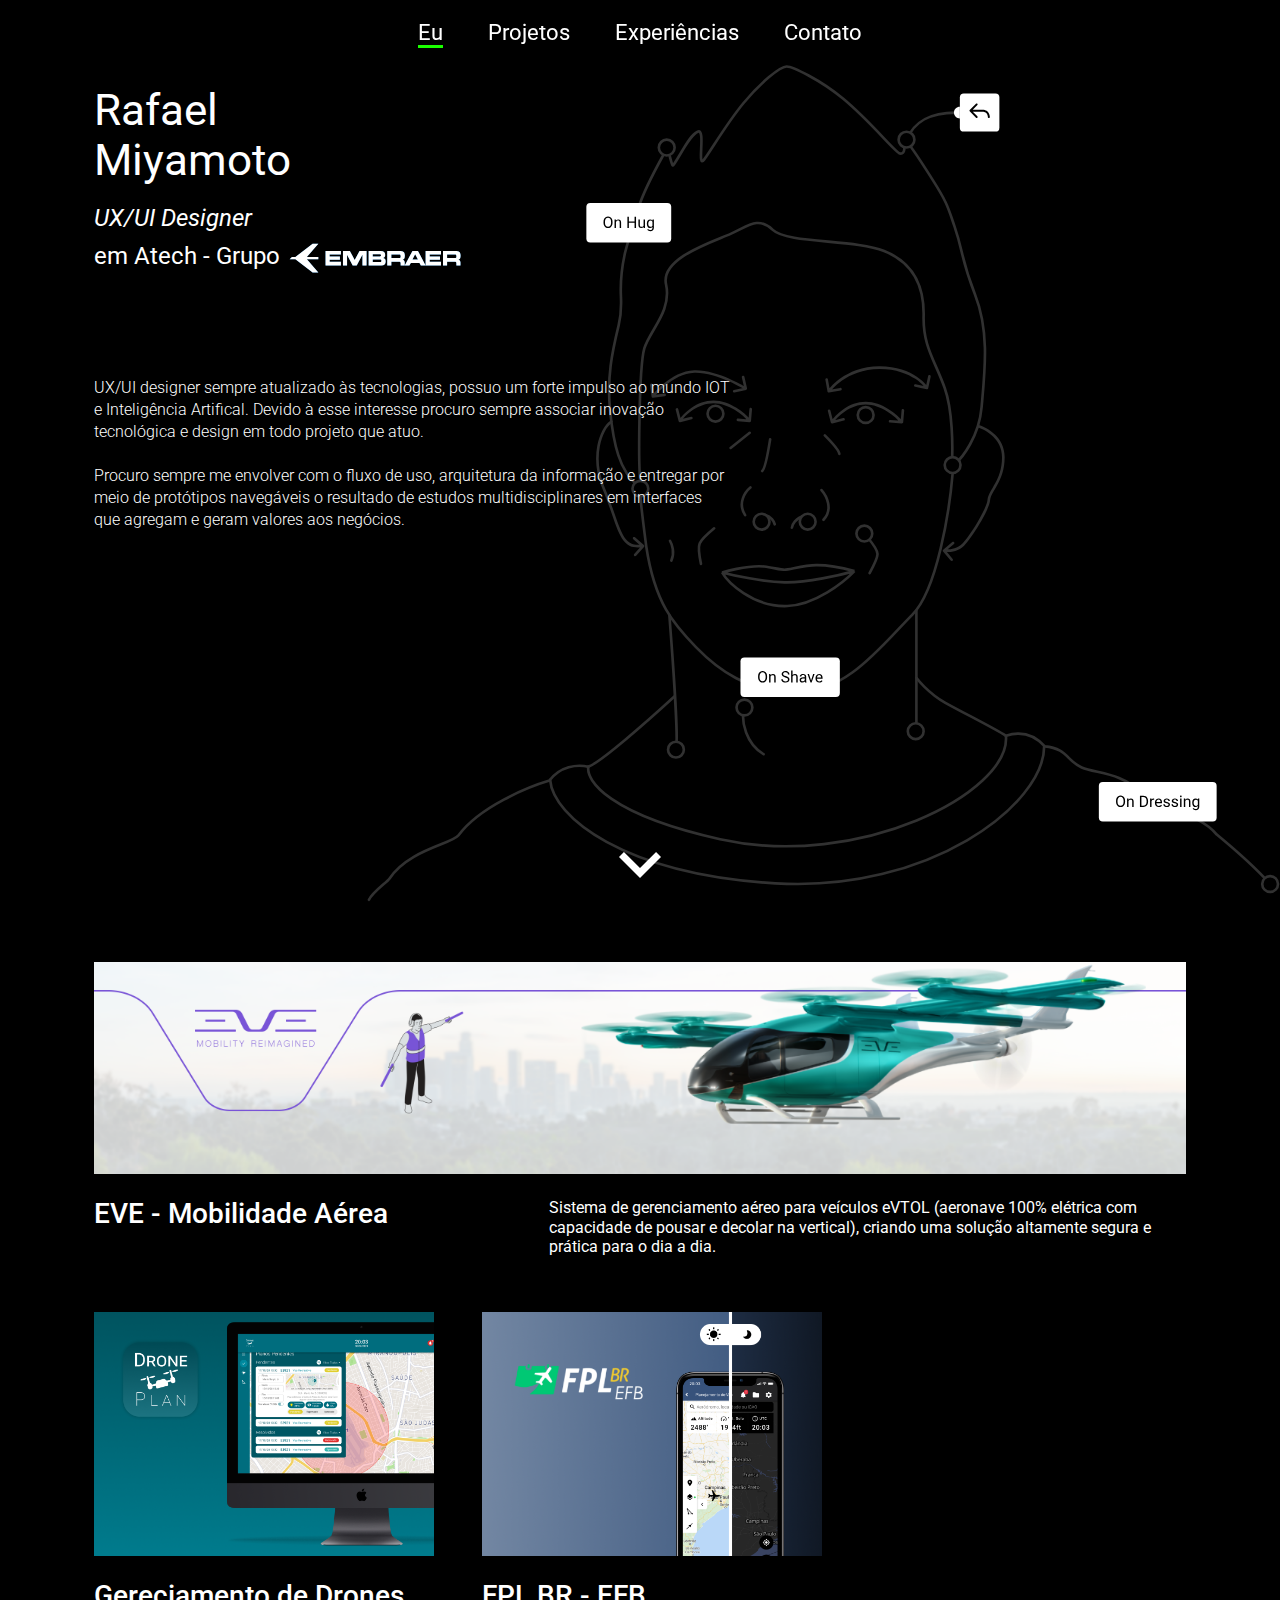
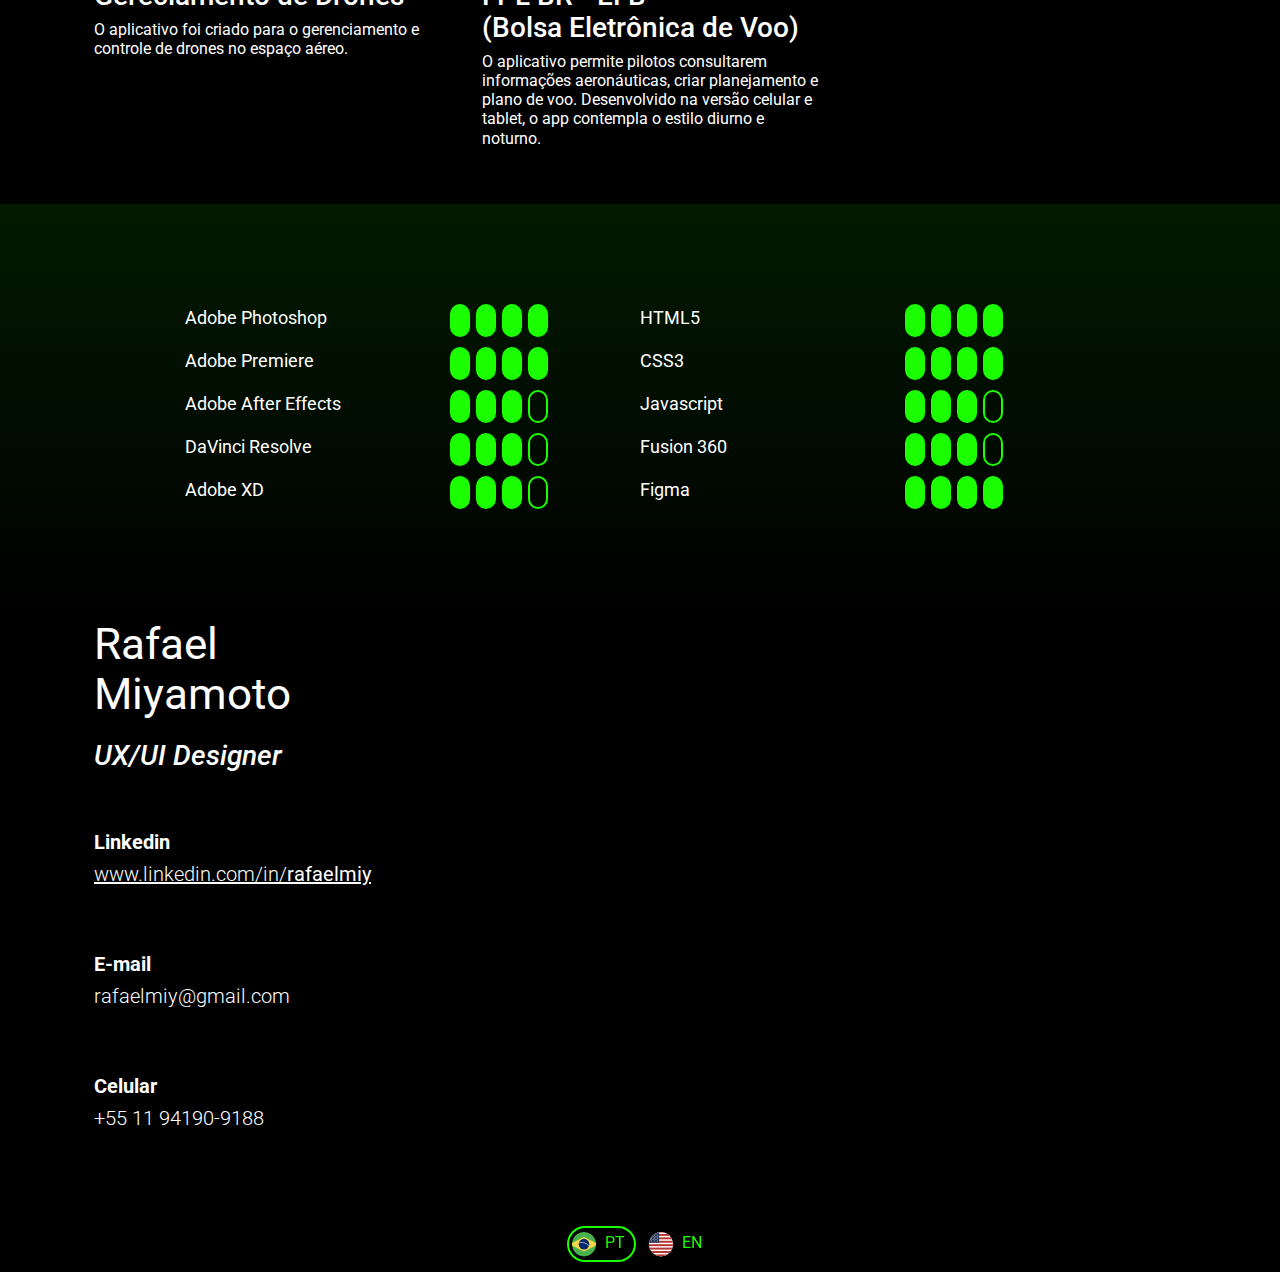
==== index.html @ 51faa200 "New" ====
<!DOCTYPE HTML>
<html>
    <head>
        <title>Rafael Miyamoto Portfolio</title>
        <meta charset="utf-8">
        <meta name="description" content="rafael miyamoto portfolio">
        <meta name="author" content="rafael-miyamoto">
        <meta  name="viewport" content="width=device-width, initial-scale=1.0">      

        <link rel="stylesheet" href="bootstrap-5.0.0-beta1-dist/css/bootstrap.min.css">
        <!-- <link rel="stylesheet" href="bootstrap-4.5.3-dist/css/bootstrap.min.css"> -->
        <link rel="stylesheet" href="custom.css?1">
    </head>
    <body class="dark-mode" id="me" data-spy="scroll" data-target=".site-header" data-offset="50">
        <header class="site-header anchor sticky-top">
            <a href="#me" class="me active"><span id="meLG">Eu</span></a>
            <a href="#projects" class="projects"><span id="projectsLG">Projetos</span></a>
            <a href="#experiences" class="experiences"><span id="experiencesLG">Exp<span class="hide-mobile">eriências</span></span></a>
            <a href="#contact" class="contact"><span id="contactLG">Contato</span></a>

            <!-- <div class="lgSelector">
                <div class="flags anchor">
                    <a onclick="pgTranslate('pt')" id="pt-area">
                        <div id="br-flag" class="flag">
                            <img src="svg/br-flag.svg"> PT
                        </div>
                    </a>
                    <a onclick="pgTranslate('en')" id="en-area">
                        <div id="us-flag" class="flag">
                            <img src="svg/us-flag.svg"> EN
                        </div>
                    </a>
                </div>
            </div> -->

        </header>
        <content class="home">
            <div class="row grid me" id="me">
                <div class="about col-md-7">
                    <h1 class="name">Rafael <br>Miyamoto</h1>
                    <h2 class="role"> UX/UI Designer</h2>
                    <h2 class="job"><span id="workLG">em Atech - Grupo</span> <img src="svg/embraer-logo.svg"></h2>
                    <h3 class="description"> <span id="intro1LG">UX/UI designer sempre atualizado às tecnologias, possuo um forte impulso ao mundo IOT e Inteligência Artifical. Devido à esse interesse procuro sempre associar inovação tecnológica e design em todo projeto que atuo.</span>
                        <br><br>
                        <span id="intro2LG">Procuro sempre me envolver com o fluxo de uso, arquitetura da informação e entregar por meio de protótipos navegáveis o resultado de estudos multidisciplinares em interfaces que agregam e geram valores aos negócios.</span></h2>
                </div>
                <div class="scroll anchor col-md-12">
                    <a href="#projects">
                        <img src="svg/chevron-down.svg">
                    </a>
                </div>
            </div>

            <div class="row grid projects" id="projects">

                <a class="col-md-12" href="eve.html" id="fpl">
                    <div class="row project project-full-page">
                        <div class="banner col-md-12">
                            <img src="img/eve/banner.png">
                        </div>
                        <div class="col-md-5">
                            <h2 id="project3titleLG">Projeto 3 título</h2>
                        </div>
                        <div class="col-md-7">
                            <h3 id="project3descriptionLG">Projeto 3 texto</h3>
                        </div>
                    </div>
                </a>

                <a class="col-lg-4 col-md-6 project-link grid-right" href="drone.html">
                    <div class="row project project-half-page">
                        <div class="banner col-md-12">
                            <img src="img/drone/drone.png">
                        </div>
                        <div class="col-md-12">
                            <h2 id="project2titleLG">Projeto 2 título</h2>
                        </div>
                        <div class="col-md-12">
                            <h3 id="project2descriptionLG">Projeto 2 texto</h3>
                        </div>
                    </div>
                </a>

                <a class="col-lg-4 col-md-6 project-link grid-left" href="fpl.html">
                    <div class="row project project-half-page">
                        <div class="banner col-md-12">
                            <img src="img/fpl/fpl.png">
                        </div>
                        <div class="col-md-12">
                            <h2 id="project1titleLG">Projeto 1 título</h2>
                        </div>
                        <div class="col-md-12">
                            <h3 id="project1descriptionLG">Projeto 1 texto</h3>
                        </div>
                    </div>
                </a>
<!-- 
                <a class="col-lg-4 col-md-6 project-link grid-left" href="homeofficeos.html">
                    <div class="row project project-half-page">
                        <div class="banner col-md-12">
                            <img src="img/test.png">
                        </div>
                        <div class="col-md-12">
                            <h2 id="project4titleLG">Projeto 4 título</h2>
                        </div>
                        <div class="col-md-12">
                            <h3 id="project4descriptionLG">Projeto 4 texto</h3>
                        </div>
                    </div>
                </a>

                <a class="col-md-12" href="agroexplore.html" id="fpl">
                    <div class="row project project-full-page">
                        <div class="banner col-md-12">
                            <img src="img/fpl/banner.png">
                        </div>
                        <div class="col-md-5">
                            <h2 id="project5titleLG">Projeto 5 título</h2>
                        </div>
                        <div class="col-md-7">
                            <h3 id="project5descriptionLG">Projeto 5 texto</h3>
                        </div>
                    </div>
                </a> -->

                <!-- <a class="col-md-12" href="#">
                    <div class="row project project-full-page">
                        <div class="banner col-md-12">
                            <img src="img/fpl/fpl.png">
                        </div>
                        <div class="col-md-5">
                            <h2 id="project4titleLG">Alago</h2>
                        </div>
                        <div class="col-md-7">
                            <h3 id="project4descriptionLG">.</h3>
                        </div>
                    </div>
                </a> -->

            </div>

            <div class="row experiences grid" id="experiences">
                <div class="row col-md-10 offset-md-1">
                    <div class="row col-xl-6 col-sm-12 column">

                        <div class="col-md-7"><p>Adobe Photoshop</p></div>
                        <div class="col-md-4 xps">
                            <div class="xp"></div>
                            <div class="xp"></div>
                            <div class="xp"></div>
                            <div class="xp"></div>
                        </div>

                        <div class="col-md-7"><p>Adobe Premiere</p></div>
                        <div class="col-md-4 xps">
                            <div class="xp"></div>
                            <div class="xp"></div>
                            <div class="xp"></div>
                            <div class="xp"></div>
                        </div>

                        <div class="col-md-7"><p>Adobe After Effects</p></div>
                        <div class="col-md-4 xps">
                            <div class="xp"></div>
                            <div class="xp"></div>
                            <div class="xp"></div>
                            <div class="xp off"></div>
                        </div>

                        <div class="col-md-7"><p>DaVinci Resolve</p></div>
                        <div class="col-md-4 xps">
                            <div class="xp"></div>
                            <div class="xp"></div>
                            <div class="xp"></div>
                            <div class="xp off"></div>
                        </div>

                        <div class="col-md-7"><p>Adobe XD</p></div>
                        <div class="col-md-4 xps">
                            <div class="xp"></div>
                            <div class="xp"></div>
                            <div class="xp"></div>
                            <div class="xp off"></div>
                        </div>

                    </div>

                    <div class="row col-xl-6 col-sm-12 column">

                        <div class="col-md-7"><p>HTML5</p></div>
                        <div class="col-md-4 xps">
                            <div class="xp"></div>
                            <div class="xp"></div>
                            <div class="xp"></div>
                            <div class="xp"></div>
                        </div>

                        <div class="col-md-7"><p>CSS3</p></div>
                        <div class="col-md-4 xps">
                            <div class="xp"></div>
                            <div class="xp"></div>
                            <div class="xp"></div>
                            <div class="xp"></div>
                        </div>

                        <div class="col-md-7"><p>Javascript</p></div>
                        <div class="col-md-4 xps">
                            <div class="xp"></div>
                            <div class="xp"></div>
                            <div class="xp"></div>
                            <div class="xp off"></div>
                        </div>

                        <div class="col-md-7"><p>Fusion 360</p></div>
                        <div class="col-md-4 xps">
                            <div class="xp"></div>
                            <div class="xp"></div>
                            <div class="xp"></div>
                            <div class="xp off"></div>
                        </div>

                        <div class="col-md-7"><p>Figma</p></div>
                        <div class="col-md-4 xps">
                            <div class="xp"></div>
                            <div class="xp"></div>
                            <div class="xp"></div>
                            <div class="xp"></div>
                        </div>

                    </div>
                </div>
            </div>

            <div class="row grid contact" id="contact">
                <h1 class="name">Rafael <br>Miyamoto</h1>
                <h3 class="position"> <i>UX/UI Designer</i></h3>

                <div class="social anchor">
                    <h4>Linkedin</h4>
                    <a href="http://www.linkedin.com/in/rafaelmiy" target="_blank"><p>www.linkedin.com/in/<b>rafaelmiy</b></p></a>
                </div>
                
                <div class="social">
                    <h4>E-mail</h4>
                    <p>rafaelmiy@gmail.com</p>
                </div>

                <div class="social">
                    <h4 id="phoneLG">Celular</h4>
                    <p>+55 11 94190-9188</p>
                </div>
                
            </div>

        </content>
        

        
        
        <footer class="grid">
            <!-- <div class="col-md-12 col-LG"-6">
                <p><b>Rafael Miyamoto</b> © 2021</p>
            </div> -->
            <div class="flags anchor">
                <a onclick="pgTranslate('pt')" id="pt-area">
                    <div id="br-flag" class="flag">
                        <img src="svg/br-flag.svg"> PT
                    </div>
                </a>
                <a onclick="pgTranslate('en')" id="en-area">
                    <div id="us-flag" class="flag">
                        <img src="svg/us-flag.svg"> EN
                    </div>
                </a>
            </div>
        </footer>
        
    </body>

    <script src="bootstrap-5.0.0-beta1-dist/js/bootstrap.min.js"></script>
    <script src="js/jquery-3.5.1.min.js"></script>
    <script type="text/javascript" src="home.json"></script>
    <script src="js/home.js"></script>
    <script src="js/language.js"></script>
    <!-- <script src="js/footer.js"></script> -->
    <!-- <script src="bootstrap-4.5.3-dist/js/bootstrap.min.js"></script> -->
    
</html>
---- custom.css ----
@import url('https://fonts.googleapis.com/css2?family=Roboto:ital,wght@0,100;0,300;0,400;0,500;0,700;0,900;1,100;1,300;1,400;1,500;1,700;1,900&display=swap');
@import url('https://fonts.googleapis.com/css2?family=Caveat&display=swap');
:root {
    --primary-color: #1bff00; 

    --background-color: #ffffff;
    --text-color: #000000;

    --fpl-color: #37527B;
    --drone-color: #006D7E;
    --eve-color: #7954D7;
}
.dark-mode{
    --background-color: #000000;
    --text-color: #ffffff;
}

body{
    background: var(--background-color);
    color: var(--text-color);
    font-family: 'Roboto', sans-serif;
}
a:focus{
    outline: none;
}
.img-invert{
    filter: invert(1);
}
.row{
    margin: 0;
}
.grid{
    padding-left: 94px!important;
    padding-right: 94px!important;
}
.row div{
    padding-left: 12px;
    padding-right: 12px;
}
.img-full-width{
    width: 100%;
}

.site-header{
    margin: 6px 0;
    padding-bottom: 10px;
    padding-top: 10px;
    text-align: center;
    font-size: 22px;
    backdrop-filter: blur(10px);
    -webkit-backdrop-filter: blur(10px);
    background-color: #00000080;
}
.site-header a{
    margin: 0 20px;
    text-decoration: none;
    color: var(--text-color);
}
.site-header a:hover{
    color: var(--primary-color);
}
.site-header a.active{
    border-bottom: 3px solid var(--primary-color);
}

.home{
    display: block;
}
.home .me{
    background-image: url(svg/illustration.svg);
    background-repeat: no-repeat;
    background-size: contain;
    background-position: 100% 0%;
    padding-top: 20px;
}
.home .me .about{
    min-height: calc( 100vh - 93px - 75px );
    padding: 0;
}
.home .me .name,
.contact .name{
    font-size: 44px;
    font-weight: 400;
    line-height: 50px;
    margin-bottom: 20px;
}
.contact.row>*{
    padding-left: 0;
    padding-right: 0;
}
.home .me .name>b{
    font-size: 50px;
    font-weight: 700;
}
.home .me h2{
    font-weight: 400;
    line-height: 26px;
}
.home .me .role,
.home .contact .role{
    font-size: 24px;
    font-style: italic;
}
.home .me .job{
    font-size: 24px;
}
.home .me .description{
    font-size: 16px;
    line-height: 22px;
    font-weight: 300;
    margin-top: 100px;
}
@keyframes float {
	0% {
		/* box-shadow: 0 5px 10px 0px rgba(255, 255, 255, 0.4); */
		transform: translatey(0px);
	}
	50% {
		/* box-shadow: 0 10px 10px 0px rgba(255, 255, 255, 0.2); */
		transform: translatey(-25px);
	}
	100% {
		/* box-shadow: 0 5px 10px 0px rgba(255, 255, 255, 0.4); */
		transform: translatey(0px);
	}
}
.home .me .scroll img{
    margin: 0 auto;
    display: block;
    animation: float 2s ease-in-out infinite;
}
.home .me .scroll{
    height: 50px;
    margin-top: 35px;
}

.home .projects{
    /* padding: 50px 0; */
    padding-top: 60px;
}
.home .projects a{
    color: var(--text-color);
    text-decoration: none;
    padding: 0;
}
.home .projects a:hover h2{
    color: var(--primary-color);
}
.home .projects a:hover img{
    opacity: .9;
}
.home .projects .row{
    margin-left: 0;
    margin-right: 0;
}
.home .projects .project{
    margin-left: 0;
    margin-right: 0;
    padding-left: 0;
    padding-right: 0;
    margin-bottom: 48px;
}
.home .projects .project h3{
    font-size: 16px;
    font-weight: 400;
}
.home .projects .project h3>b{
    font-weight: 900;
}
.home .projects .project div{
    padding: 0;
}
.home .projects .project .banner{
    background-color: var(--primary-color);
    margin-bottom: 24px;
}

.home .projects .project.project-full-page img,
.home .projects .project.project-half-page img{
    width: 100%;
}
.home .projects .project.project-full-page h2,
.home .projects .project.project-half-page h2{
    font-size: 28px;
    font-weight: 500;
    line-height: 32px;
}

.home .experiences{
    font-size: 18px;
    padding: 100px 0;
    background: linear-gradient(360deg, rgba(27, 255, 0, 0) 0%, rgba(27, 255, 0, 0.1) 100%);
}
.home .experiences>div{
    margin: auto;
}
.home .experiences div{
    padding: 0;
}
.home .experiences .xps{
    display: flex;
    font-weight: 300;
}
.home .experiences .xps .xp{
    border: 2px solid var(--primary-color);
    width: 20px;
    height: 33px;
    border-radius: 10px;
    display: inline-table;
    margin-right: 6px;
    background-color: var(--primary-color);
}
.home .experiences .xps .xp.off{
    background-color: transparent;
}

.home .contact h4,
.home .contact p{
    font-size: 20px;
}
.home .contact h4{
    font-weight: 700;
    line-height: 24px;
}
.home .contact p{
    font-weight: 300;
    line-height: 24px;
}
.home .contact .social{
    margin-top: 50px;
}
.home .contact .social:last-child{
    margin-bottom: 70px;
}

footer{
    text-align: center;
    color: var(--primary-color);
    padding-top: 10px;
    padding-bottom: 10px;
    width: 100%;
    background-color: var(--background-color);
    backdrop-filter: blur(10px);
    -webkit-backdrop-filter: blur(10px);
    background-color: #00000080;
    /* position: sticky; */
    bottom: 0;
}
footer p{
    margin: 0;
    font-size: 14px;
    text-align: left;
}
footer div{
    padding: 0;
}

.lgSelector{
    text-align: center;
    color: var(--primary-color);
    padding-top: 10px;
    padding-bottom: 10px;
    width: auto;
    position: absolute;
    top: 0;
    right: 10px;
}
.lgSelector .flags a{
    margin: 0;
    font-size: 1rem;
}
.lgSelector p{
    margin: 0;
    font-size: 14px;
    text-align: left;
}

.home .contact .social a{
    color: var(--text-color);
    text-decoration-color: var(--text-color);
    text-decoration: underline;
    display: block;
    width: fit-content;
}
.home .contact .social a:hover{
    color: var(--primary-color);
    text-decoration-color: var(--primary-color);
}

.site-header.back{
    text-align: left;
    padding-left: 48px;
    padding-right: 48px;
}
.site-header.back svg{
    height: 24px;
}
.site-header.back b{
    margin-left: 12px;
    vertical-align: middle;
    font-size: 22px;
    font-weight: 400;
}
.site-header.back a{
    display: block;
    width: fit-content;
}
.site-header.back a img{
    height: 30px;
}
.site-header.back a:hover svg path{
    fill: var(--primary-color);
}

.project-page{
    width: 100%;
    margin: 0;
}
.project-page .row{
    margin: 0;
}
.project-page .banner{
    padding: 0;
    height: 220px;
    background-size: cover;
}
.project-page .banner img{
    width: 100%;
}
.project-page .topic{
    padding-top: 24px;
    padding-bottom: 24px;
}
.project-page .topic .topic-title,
.project-page .topic .description{
    padding: 0;
}
.project-page .topic .topic-title h3{
    font-size: 28px;
    font-weight: 700;
    line-height: 30px;
}
.project-page .topic.advice{
    background-color: #ffffff;
    display: flex;
    padding: 12px 24px!important;
    margin-left: 94px;
    margin-right: 94px;
    width: calc( 100% - 188px);
    border-radius: 10px;
    color: var(--eve-color);
}
.project-page .topic.advice .topic-title{
    margin: auto 18px auto 0;
}
.project-page .topic.advice .topic-title h3{
    font-size: 22px;
    font-weight: 500;
    margin: 0;
}
.project-page .topic.advice .description{
    margin: auto 0;
}
.project-page .topic.advice .description p{
    margin: 0;
    font-weight: 500;
}
.project-page .topic .description{
    font-size: 14px;
    font-weight: 400;
    line-height: 22px;
}
.project-page .label{
    font-size: 14px;
    line-height: 1.4;
    text-align: center;
    margin-top: 1em;
    font-weight: 400;
}
.project-page .project-title{
    font-size: 32px;
    line-height: 40px;
}
.project-page .img-title-top{
    font-size: 24px;
    text-align: center;
}
.project-page .topic .description .softwares{
    display: flex;
    padding: 0;
}
.project-page .topic .description .softwares .app{
    width: fit-content;
}
.project-page .topic .description .softwares .app:first-child{
    padding-left: 0;
}
.project-page .topic .description .softwares .app img{
    height: 50px;
    display: block;
}
.project-page .topic .description .softwares .app span{
    display: block;
    text-align: center;
    margin-top: 10px;
    font-size: 14px;
}
.topic.pics{
    display: flex;
    padding-bottom: 50px;
}
.topic.pics .pic:first-child{
    margin-left: 0;
}
.topic.pics .pic{
    flex: 1;
    padding: 15px;
    background: #1D2B40;
    border-radius: 10px;
    margin-left: 50px;
}
.topic.pics .pic p{
    text-align: center;
    margin: 10px 0 0;
    font-family: 'Caveat', cursive;
    font-size: 24px;
}
.topic.pics .pic img{
    width: 100%;
}
.topic.pics.gradient{
    background: linear-gradient(180deg, #37527B 0%, #9EABBE 172.78%);
}

.fpl-bg{
    background: var(--fpl-color);
}

.drone-bg{
    background: var(--drone-color);
}

.eve-bg{
    background: var(--eve-color);
}


.grid-left{
    padding-left: 24px!important;
}
.grid-right{
    padding-right: 24px!important;
}
.grid-bottom{
    margin-bottom: 24px!important;
}
.grid-top{
    margin-top: 24px!important;
}
.img-display{
    max-width: 700px;
}


/* Frame do iPhone */
.device-iphone11-frame{
    position: relative;
    width: 100%;
    height: 100%;
    background-image: url(svg/iPhone-11-pro.svg);
    background-size: 100%;
    background-repeat: no-repeat;
    overflow: hidden;
}
.device-iphone11-container {
    position: relative;
    margin: 0 auto;
    margin-bottom: 1em;
    width: var(--frame-width);
    height: var(--frame-height);
    padding: 0;
}
.device-iphone11-image-full, .device-iphone11-image-half {
    position: absolute;
    max-width: initial;
    width: var(--screen-width);
    height: var(--screen-height);
    left: var(--screen-left);
    top: var(--screen-top);
}
.device-iphone11-container, .video-container-device-iphone11 {
    padding: 0!important;
}
.device-iphone11-container, .video-container-device-iphone11 {
    --border: 1px solid #e6e6e6;
    --frame-width: 329px;
    --frame-height: 658px;
    --frame-height-nudge: 0px;
    --screen-left: 21px;
    --screen-top: 19px;
    --screen-width: 286px;
    --screen-height: 620px;
}

/* Frame do Apple Watch */
.device-watch44-frame{
    position: relative;
    width: 100%;
    height: 100%;
    background-image: url(svg/iPhone-11-pro.svg);
    background-size: 100%;
    background-repeat: no-repeat;
    overflow: hidden;
}
.device-watch44-container {
    position: relative;
    margin: 0 auto;
    margin-bottom: 1em;
    width: var(--frame-width);
    height: var(--frame-height);
    padding: 0;
}
.device-watch44-image-full, .device-iphone11-image-half {
    position: absolute;
    max-width: initial;
    width: var(--screen-width);
    height: var(--screen-height);
    left: var(--screen-left);
    top: var(--screen-top);
}

.img-center-full{
    margin: 0 auto;
    display: block;
    width: 60%;
    /* margin-bottom: 1em; */
    max-width: 500px;
}

/* Frame do iPad */
.device-ipad-container-h {
    position: relative;
    width: 708px;
    height: 543px;
    margin: 0 auto 1em;
}
img.device-ipad-image-h {
    position: absolute;
    display: block;
    width: 655px;
    height: 490px;
    top: 27px;
    left: 27px;
    max-width: initial;
}
.device-ipad-container-v {
    position: relative;
    height: 708px;
    width: 543px;
    margin: 0 auto 1em;
}
img.device-ipad-image-v {
    position: absolute;
    display: block;
    height: 655px;
    width: 490px;
    left: 26px;
    top: 27px;
    max-height: initial;
}
.device-ipad-frame-h{
    background-image: url(img/iPadPro12-9_2x_h.png);
    background-size: 100%;
    position: absolute;
    top: 0;
    bottom: 0;
    left: 0;
    right: 0;
    background-repeat: no-repeat;
}
.device-ipad-frame-v{
    background-image: url(img/iPadPro12-9_2x_v.png);
    background-size: 100%;
    position: absolute;
    top: 0;
    bottom: 0;
    left: 0;
    right: 0;
    background-repeat: no-repeat;
}

.flags a{
    display: inline-block;
    text-decoration: none;
    color: var(--primary-color);
}
.flags a:first-child .flag{
    margin-right: 4px;
}
.flags .flag img{
    width: 24px;
    margin-right: 5px;
}
.flags .flag{
    padding: 3px;
    padding-right: 9px;
    width: fit-content;
    border: 2px solid transparent;
    border-radius: 30px;
}
.flags .flag:hover{
    background-color: #1aff0041;
    cursor: pointer;
}
.flags .flag.active{
    border-color: var(--primary-color);
}



/* tablet */
@media (max-width: 991.98px) {
    .grid{
        padding-left: 48px!important;
        padding-right: 48px!important;
    }
    .home .me{
        background-image: url(svg/illustration-opacity.svg);
        background-size: cover;
        background-position: left;
    }
    .project-page .topic.advice{
        margin-left: 48px;
        margin-right: 48px;
        width: calc( 100% - 96px);
    }
    .project-page .topic .description .softwares .app{
        padding-left: 0;
        padding-right: 24px;
        padding-bottom: 24px;
    }
    .device-iphone11-container, .video-container-device-iphone11 {
        --frame-width: 238px;
        --frame-height: 476px;
        --frame-height-nudge: 1px;
        --screen-left: 15px;
        --screen-top: 13px;
        --screen-width: 207px;
        --screen-height: 449px;
    }
    .device-ipad-container-h {
        width: 510px;
        height: 391px;
    }
    img.device-ipad-image-h {
        width: 471px;
        height: 354px;
        top: 19px;
        left: 20px;
    }
    .device-ipad-container-v {
        height: 510px;
        width: 391px;
    }
    img.device-ipad-image-v {
        height: 471px;
        width: 354px;
        left: 19px;
        top: 20px;
    }
}

/* mobile */
@media (max-width: 767.98px) {
    .grid{
        padding-left: 24px!important;
        padding-right: 24px!important;
    }
    .home .experiences p{
        margin-bottom: 0;
    }
    .home .experiences .xps{
        margin-bottom: 25px;
    }
    .home .experiences .column{
        width: 50%;
    }
    .home .experiences .column:last-child{
        padding-left: 24px;
    }
    .topic.pics .pic{
        margin: 0 24px 24px;
        flex: auto;
    }
    .topic.pics .pic:first-child{
        margin-left: 24px;
    }
    .home .me .scroll{
        display: none;
    }
    .site-header.back{
        padding-left: 0;
        padding-right: 0;
        margin-top: 0;
        margin-bottom: 0;
    }
    .project-page .topic.advice{
        margin-left: 24px;
        margin-right: 24px;
        width: calc( 100% - 48px);
    }
    .project-page .topic .description .softwares{
        padding: 0;
    }
    .project-page .topic .description .softwares .app{
        padding-left: 0;
        padding-right: 12px;
        padding-bottom: 12px;
    }
    .device-ipad-container-h {
        width: 319px;
        height: 245px;
    }
    img.device-ipad-image-h {
        width: 295px;
        height: 222px;
        top: 12px;
        left: 12px;
    }
    .device-ipad-container-v {
        height: 320px;
        width: 245px;
    }
    img.device-ipad-image-v {
        height: 296px;
        width: 223px;
        left: 11px;
        top: 12px;
    }
    .project-link.grid-left,
    .project-link.grid-right{
        padding: 0!important;
    }
    .home .me .description{
        margin-top: 72px;
    }
    .home .projects .project .banner {
        margin-bottom: 12px;
    }
    .site-header a{
        margin: 0px 12px;
    }
    .hide-mobile{
        display: none;
    }
    .home .projects {
        padding-top: 60px;
    }
    .home .experiences {
        padding: 70px 0;
    }
    footer p{
        text-align: center;
    }
    .flags{
        display: flex;
    }
    .flags a{
        flex: 1;
    }
    .flags .flag{
        margin: 0 auto!important;
    }
    .flags .flag img {
        width: 30px;
    }
    .home .me .about {
        min-height: calc( 100vh - 93px );
    }
}
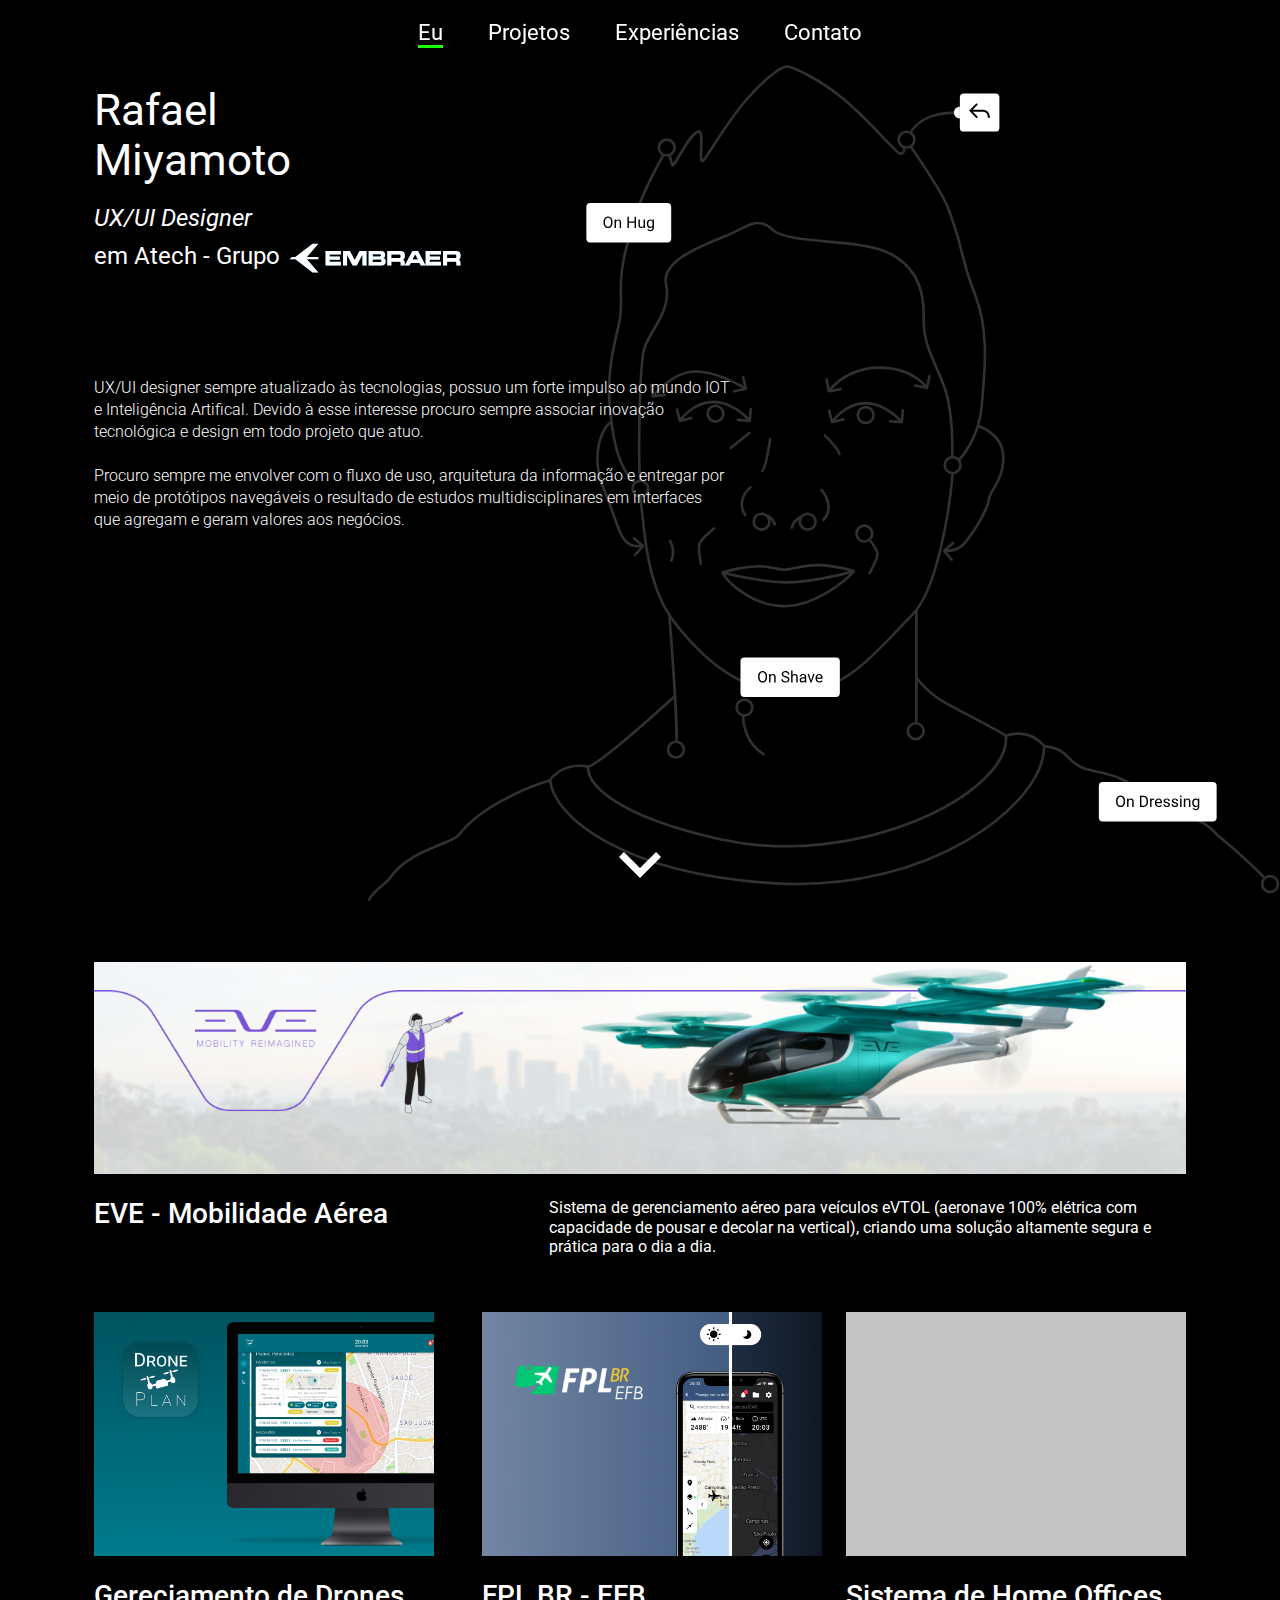
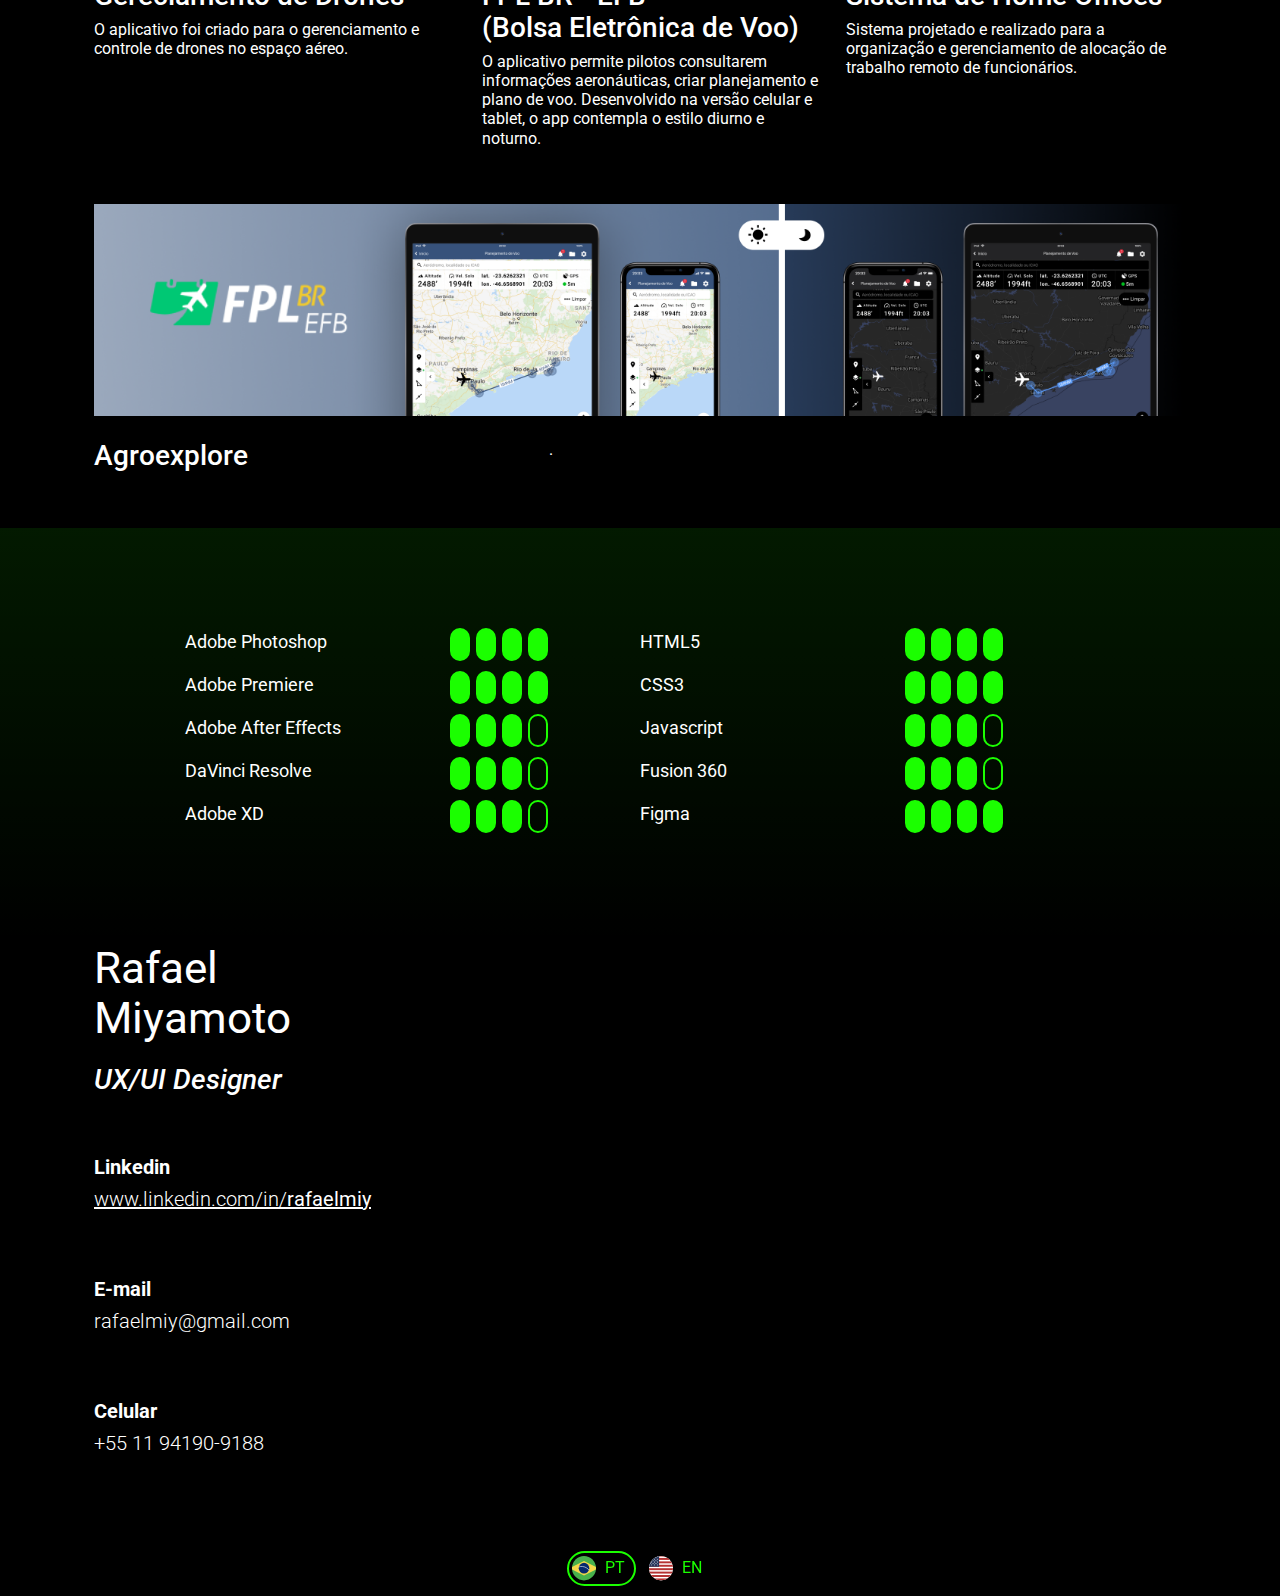
==== commit 85a30dc0: "up" ====
--- a/index.html
+++ b/index.html
@@ -94,7 +94,7 @@
                         </div>
                     </div>
                 </a>
-<!-- 
+
                 <a class="col-lg-4 col-md-6 project-link grid-left" href="homeofficeos.html">
                     <div class="row project project-half-page">
                         <div class="banner col-md-12">
@@ -121,7 +121,7 @@
                             <h3 id="project5descriptionLG">Projeto 5 texto</h3>
                         </div>
                     </div>
-                </a> -->
+                </a>
 
                 <!-- <a class="col-md-12" href="#">
                     <div class="row project project-full-page">
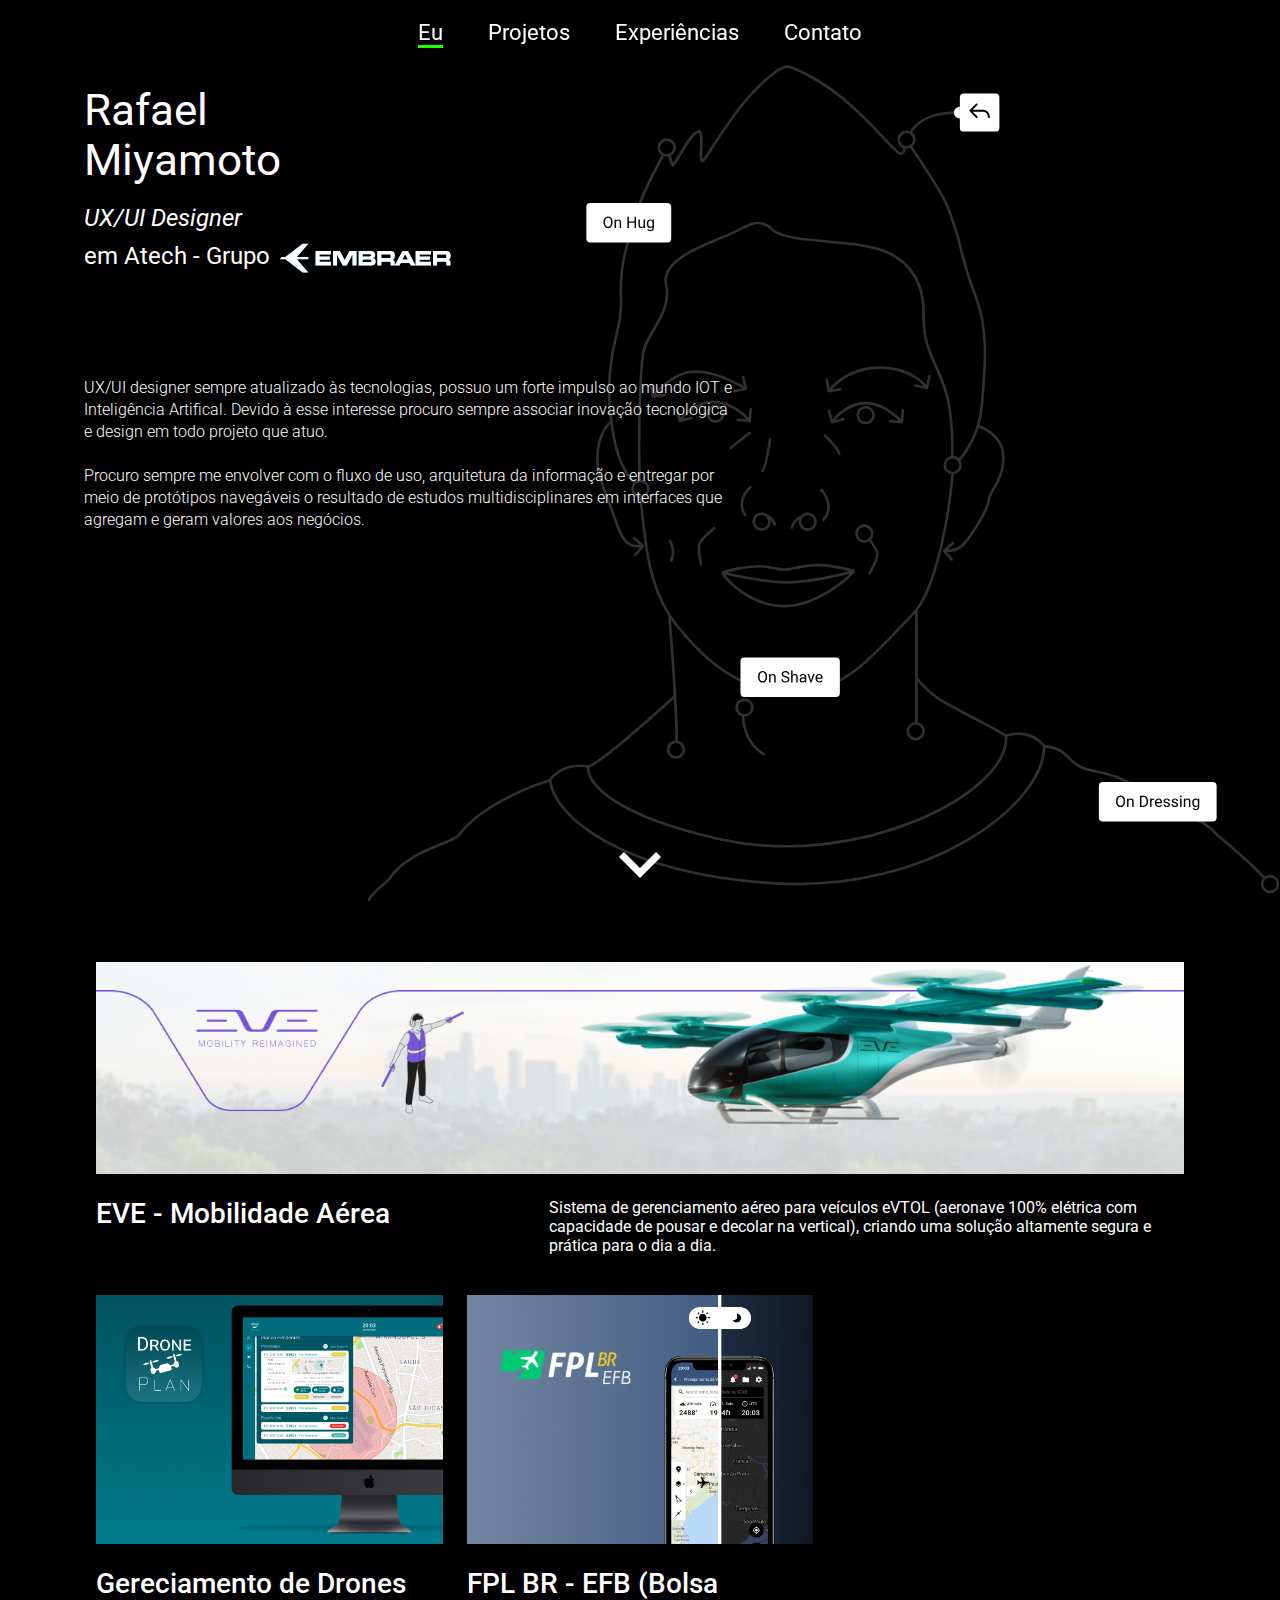
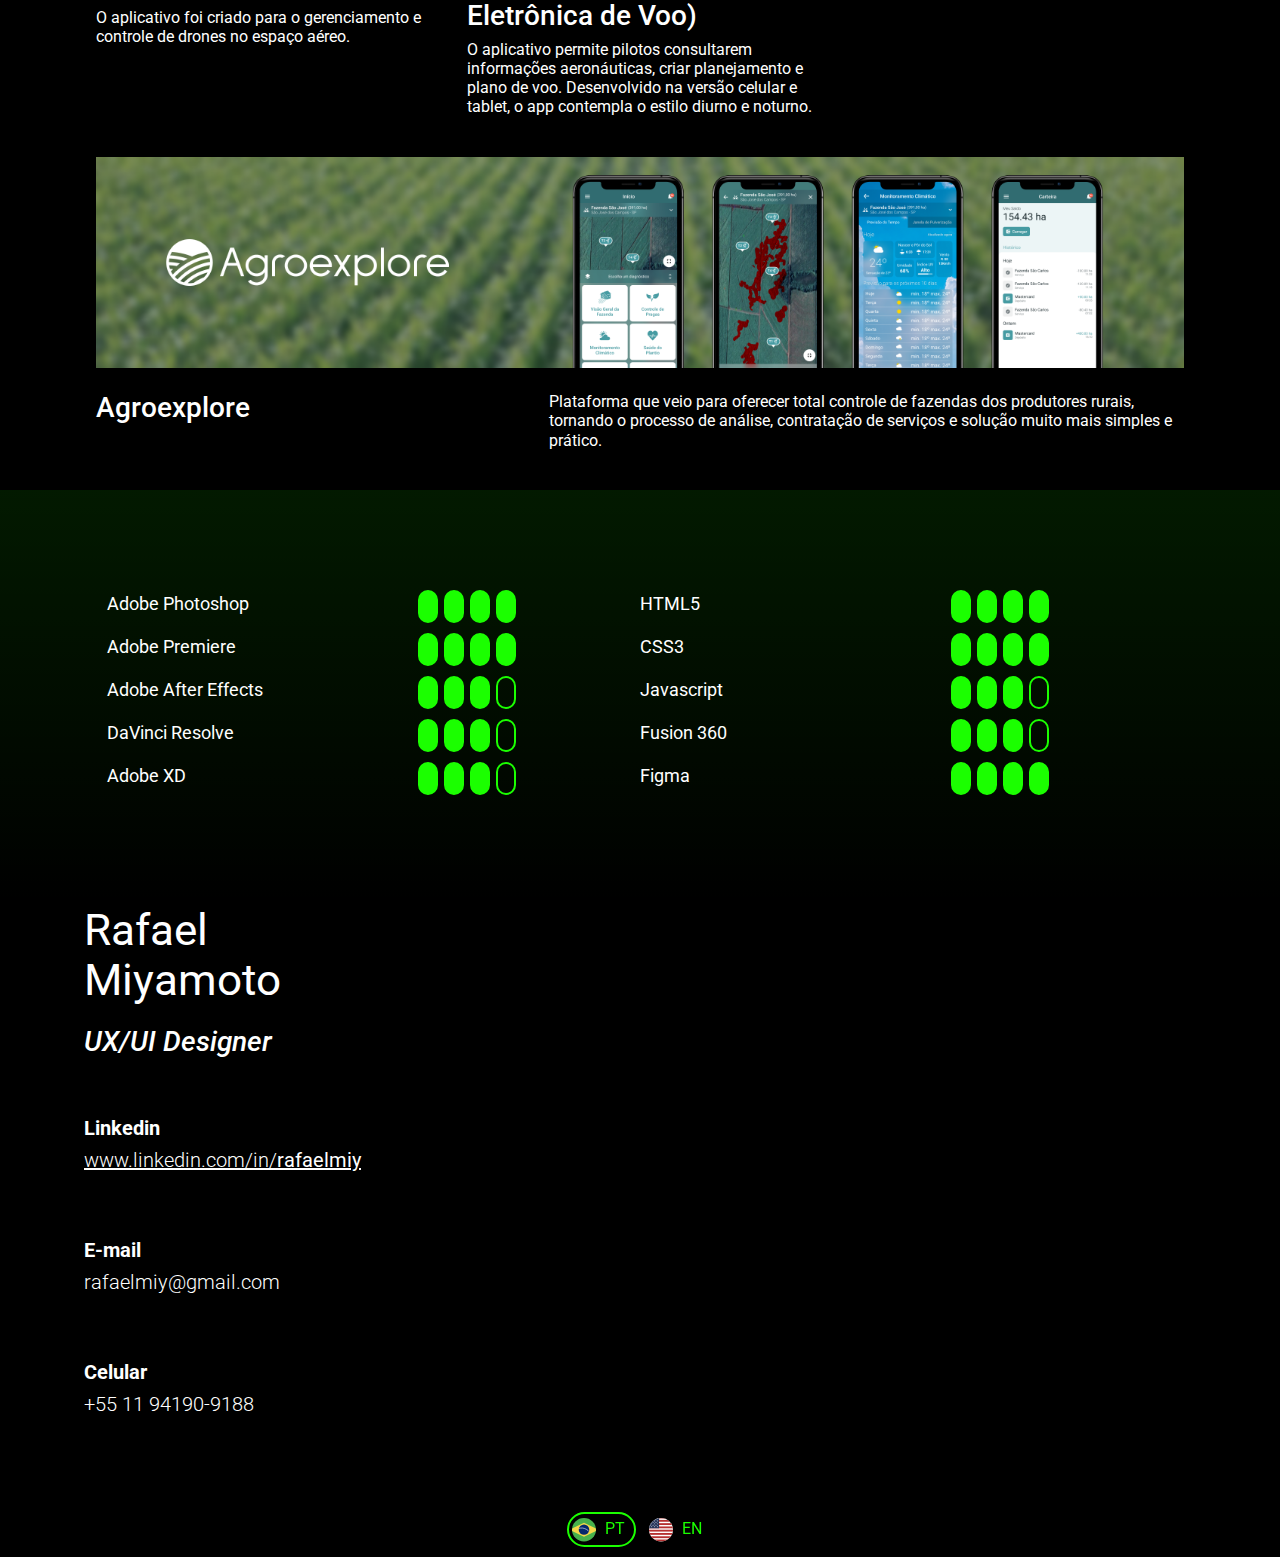
==== commit e82fa3e9: "up" ====
--- a/index.html
+++ b/index.html
@@ -56,7 +56,9 @@
                 <a class="col-md-12" href="eve.html" id="fpl">
                     <div class="row project project-full-page">
                         <div class="banner col-md-12">
-                            <img src="img/eve/banner.png">
+                            <img class="img_banner" src="img/eve/banner.png">
+                            <img class="img_banner_mobile" src="img/eve/banner_mobile.png">
+                            <img class="img_banner_tablet" src="img/eve/banner_tablet.png">
                         </div>
                         <div class="col-md-5">
                             <h2 id="project3titleLG">Projeto 3 título</h2>
@@ -67,7 +69,7 @@
                     </div>
                 </a>
 
-                <a class="col-lg-4 col-md-6 project-link grid-right" href="drone.html">
+                <a class="col-lg-4 col-md-6 col-sm-6 project-link grid-right" href="drone.html">
                     <div class="row project project-half-page">
                         <div class="banner col-md-12">
                             <img src="img/drone/drone.png">
@@ -81,7 +83,7 @@
                     </div>
                 </a>
 
-                <a class="col-lg-4 col-md-6 project-link grid-left" href="fpl.html">
+                <a class="col-lg-4 col-md-6 col-sm-6 project-link grid-left" href="fpl.html">
                     <div class="row project project-half-page">
                         <div class="banner col-md-12">
                             <img src="img/fpl/fpl.png">
@@ -95,7 +97,7 @@
                     </div>
                 </a>
 
-                <a class="col-lg-4 col-md-6 project-link grid-left" href="homeofficeos.html">
+                <!-- <a class="col-lg-4 col-md-6 col-sm-6 project-link grid-left" href="homeofficeos.html">
                     <div class="row project project-half-page">
                         <div class="banner col-md-12">
                             <img src="img/test.png">
@@ -107,12 +109,14 @@
                             <h3 id="project4descriptionLG">Projeto 4 texto</h3>
                         </div>
                     </div>
-                </a>
-
-                <a class="col-md-12" href="agroexplore.html" id="fpl">
+                </a> -->
+
+                <a class="col-md-12" href="agroexplore.html">
                     <div class="row project project-full-page">
                         <div class="banner col-md-12">
-                            <img src="img/fpl/banner.png">
+                            <img class="img_banner" src="img/agroexplore/banner.png">
+                            <img class="img_banner_mobile" src="img/agroexplore/banner_mobile.png">
+                            <img class="img_banner_tablet" src="img/agroexplore/banner_tablet.png">
                         </div>
                         <div class="col-md-5">
                             <h2 id="project5titleLG">Projeto 5 título</h2>
--- a/custom.css
+++ b/custom.css
@@ -9,6 +9,7 @@
     --fpl-color: #37527B;
     --drone-color: #006D7E;
     --eve-color: #7954D7;
+    --agroexplore-color: #469BA2;
 }
 .dark-mode{
     --background-color: #000000;
@@ -30,13 +31,13 @@
     margin: 0;
 }
 .grid{
-    padding-left: 94px!important;
-    padding-right: 94px!important;
-}
-.row div{
+    padding-left: 84px;
+    padding-right: 84px;
+}
+/* .row div{
     padding-left: 12px;
     padding-right: 12px;
-}
+} */
 .img-full-width{
     width: 100%;
 }
@@ -65,6 +66,8 @@
 
 .home{
     display: block;
+    max-width: 1440px;
+    margin: 0 auto;
 }
 .home .me{
     background-image: url(svg/illustration.svg);
@@ -141,7 +144,7 @@
 .home .projects a{
     color: var(--text-color);
     text-decoration: none;
-    padding: 0;
+    padding: 0 12px;
 }
 .home .projects a:hover h2{
     color: var(--primary-color);
@@ -158,7 +161,7 @@
     margin-right: 0;
     padding-left: 0;
     padding-right: 0;
-    margin-bottom: 48px;
+    margin-bottom: 32px;
 }
 .home .projects .project h3{
     font-size: 16px;
@@ -178,6 +181,14 @@
 .home .projects .project.project-full-page img,
 .home .projects .project.project-half-page img{
     width: 100%;
+}
+
+.project.project-full-page .img_banner{
+    display: inline;
+}
+.project.project-full-page .img_banner_mobile,
+.project.project-full-page .img_banner_tablet{
+    display: none;
 }
 .home .projects .project.project-full-page h2,
 .home .projects .project.project-half-page h2{
@@ -314,7 +325,8 @@
 
 .project-page{
     width: 100%;
-    margin: 0;
+    max-width: 1440px;
+    margin: 0 auto;
 }
 .project-page .row{
     margin: 0;
@@ -328,8 +340,8 @@
     width: 100%;
 }
 .project-page .topic{
-    padding-top: 24px;
-    padding-bottom: 24px;
+    padding-top: 16px;
+    padding-bottom: 16px;
 }
 .project-page .topic .topic-title,
 .project-page .topic .description{
@@ -344,11 +356,16 @@
     background-color: #ffffff;
     display: flex;
     padding: 12px 24px!important;
-    margin-left: 94px;
-    margin-right: 94px;
-    width: calc( 100% - 188px);
+    margin: 0 84px 12px;
+    width: calc( 100% - 168px);
     border-radius: 10px;
     color: var(--eve-color);
+}
+.project-page.eve-bg .topic.advice{
+    color: var(--eve-color);
+}
+.project-page.agroexplore-bg .topic.advice{
+    color: var(--agroexplore-color);
 }
 .project-page .topic.advice .topic-title{
     margin: auto 18px auto 0;
@@ -444,18 +461,22 @@
     background: var(--eve-color);
 }
 
+.agroexplore-bg{
+    background: var(--agroexplore-color);
+}
+
 
 .grid-left{
-    padding-left: 24px!important;
+    /* padding-left: 24px!important; */
 }
 .grid-right{
-    padding-right: 24px!important;
+    /* padding-right: 24px!important; */
 }
 .grid-bottom{
-    margin-bottom: 24px!important;
+    /* margin-bottom: 24px!important; */
 }
 .grid-top{
-    margin-top: 24px!important;
+    /* margin-top: 24px!important; */
 }
 .img-display{
     max-width: 700px;
@@ -629,15 +650,23 @@
         background-size: cover;
         background-position: left;
     }
+    .home .projects a {
+        padding: 0 12px;
+    }
     .project-page .topic.advice{
-        margin-left: 48px;
-        margin-right: 48px;
+        margin: 0 48px 12px;
         width: calc( 100% - 96px);
     }
     .project-page .topic .description .softwares .app{
         padding-left: 0;
         padding-right: 24px;
-        padding-bottom: 24px;
+    }
+    .project.project-full-page .img_banner,
+    .project.project-full-page .img_banner_mobile{
+        display: none;
+    }
+    .project.project-full-page .img_banner_tablet{
+        display: initial;
     }
     .device-iphone11-container, .video-container-device-iphone11 {
         --frame-width: 238px;
@@ -704,6 +733,13 @@
         margin-top: 0;
         margin-bottom: 0;
     }
+    .project.project-full-page .img_banner,
+    .project.project-full-page .img_banner_mobile{
+        display: none;
+    }
+    .project.project-full-page .img_banner_tablet{
+        display: initial;
+    }
     .project-page .topic.advice{
         margin-left: 24px;
         margin-right: 24px;
@@ -715,7 +751,6 @@
     .project-page .topic .description .softwares .app{
         padding-left: 0;
         padding-right: 12px;
-        padding-bottom: 12px;
     }
     .device-ipad-container-h {
         width: 319px;
@@ -739,7 +774,7 @@
     }
     .project-link.grid-left,
     .project-link.grid-right{
-        padding: 0!important;
+        /* padding: 0!important; */
     }
     .home .me .description{
         margin-top: 72px;
@@ -778,3 +813,17 @@
         min-height: calc( 100vh - 93px );
     }
 }
+
+@media (max-width: 414px){
+    .project-page .topic.advice{
+        margin: 0 24px 12px;
+        width: calc( 100% - 48px);
+    }
+    .project.project-full-page .img_banner_tablet,
+    .project.project-full-page .img_banner{
+        display: none;
+    }
+    .project.project-full-page .img_banner_mobile{
+        display: inline;
+    }
+}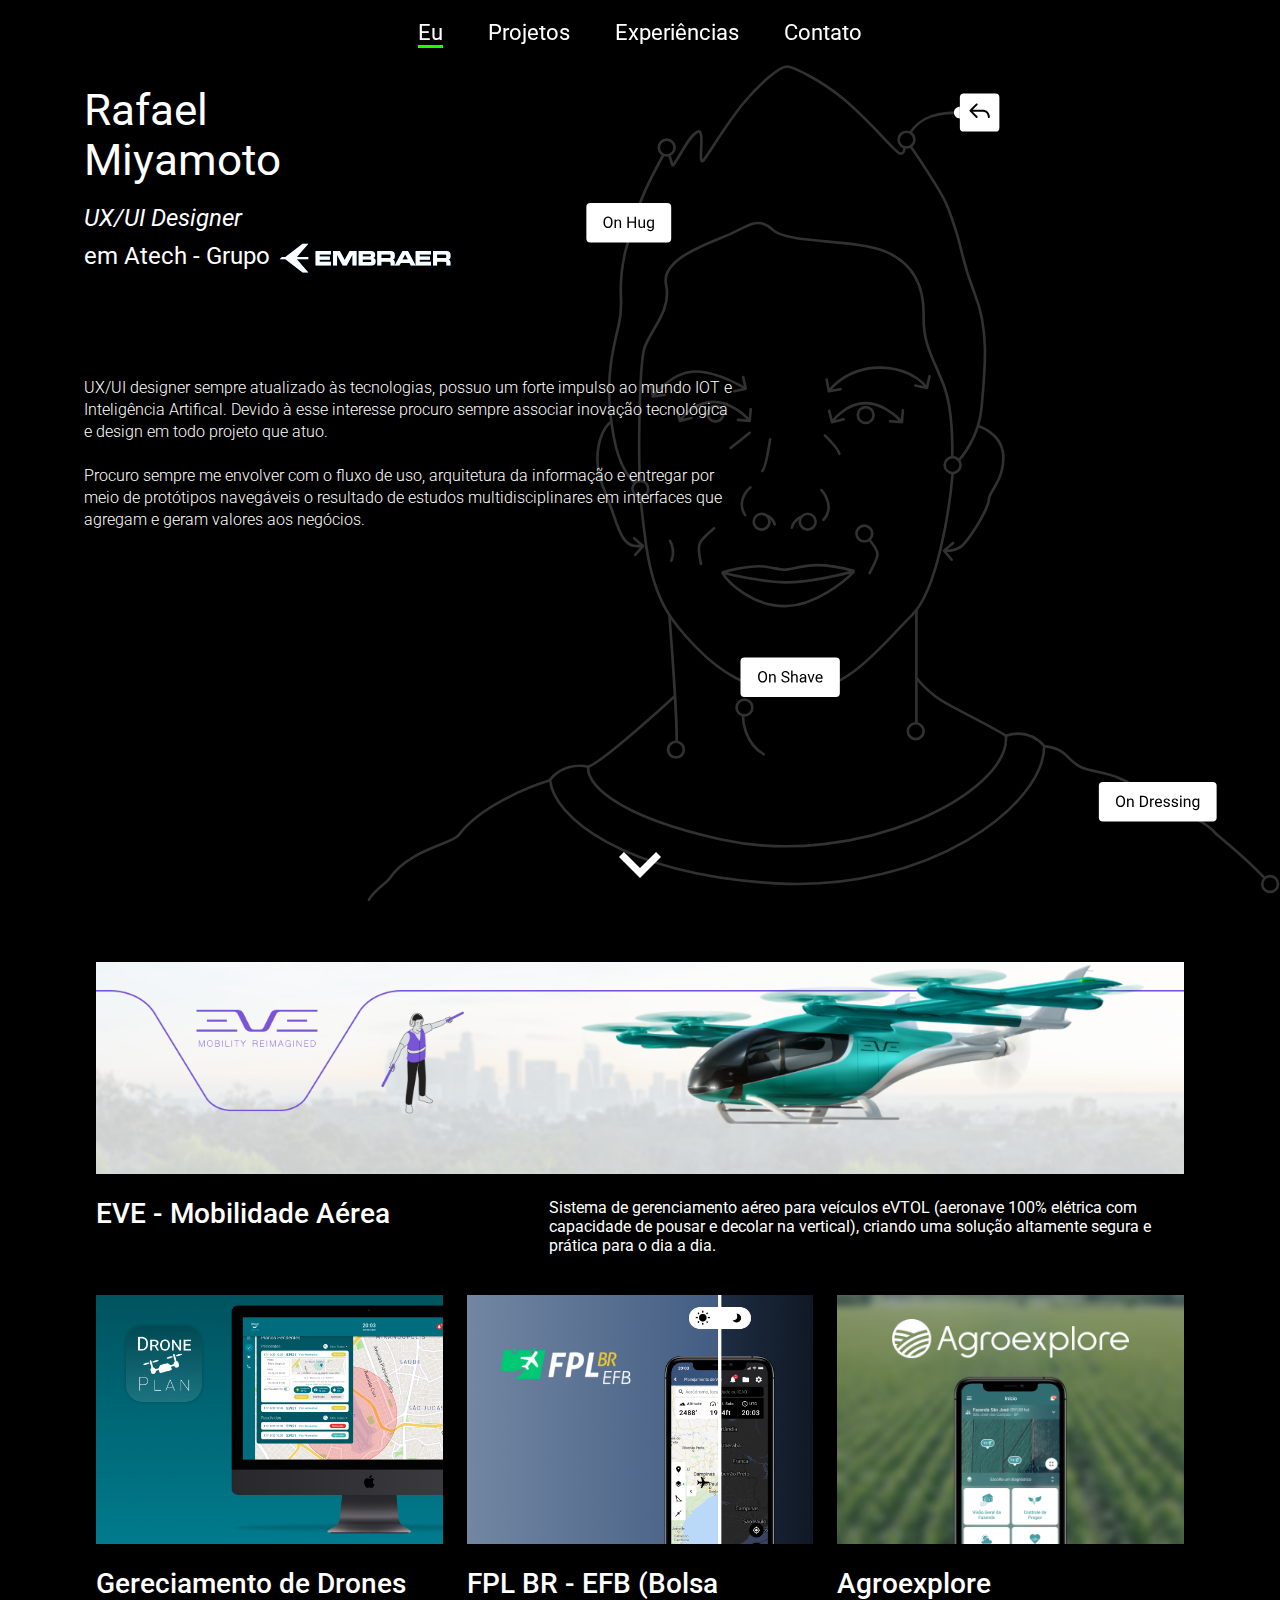
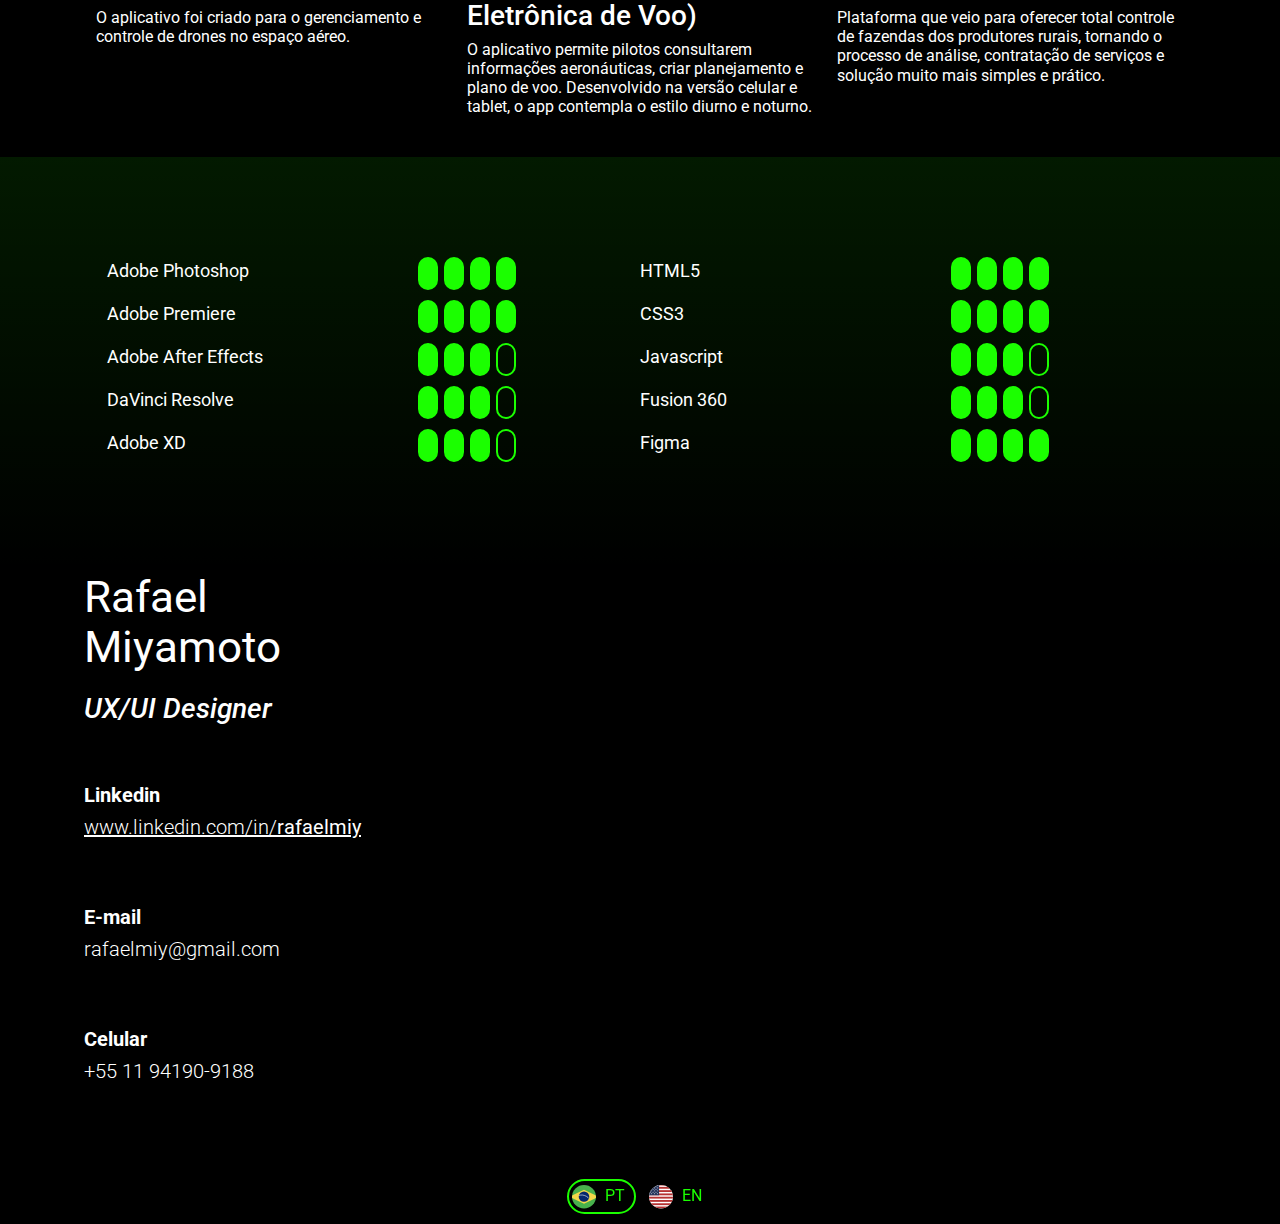
==== commit 26ce3c9a: "up" ====
--- a/index.html
+++ b/index.html
@@ -111,12 +111,24 @@
                     </div>
                 </a> -->
 
-                <a class="col-md-12" href="agroexplore.html">
+                <a class="col-lg-4 col-md-6 col-sm-6 project-link grid-left" href="agroexplore.html">
+                    <div class="row project project-half-page">
+                        <div class="banner col-md-12">
+                            <img src="img/agroexplore/agroexplore.png">
+                        </div>
+                        <div class="col-md-12">
+                            <h2 id="project5titleLG">Projeto 5 título</h2>
+                        </div>
+                        <div class="col-md-12">
+                            <h3 id="project5descriptionLG">Projeto 5 texto</h3>
+                        </div>
+                    </div>
+                </a>
+
+                <!-- <a class="col-md-12" href="agroexplore.html" id="agroexplore">
                     <div class="row project project-full-page">
                         <div class="banner col-md-12">
-                            <img class="img_banner" src="img/agroexplore/banner.png">
-                            <img class="img_banner_mobile" src="img/agroexplore/banner_mobile.png">
-                            <img class="img_banner_tablet" src="img/agroexplore/banner_tablet.png">
+                            <img src="img/agroexplore/banner.png">
                         </div>
                         <div class="col-md-5">
                             <h2 id="project5titleLG">Projeto 5 título</h2>
@@ -125,7 +137,7 @@
                             <h3 id="project5descriptionLG">Projeto 5 texto</h3>
                         </div>
                     </div>
-                </a>
+                </a> -->
 
                 <!-- <a class="col-md-12" href="#">
                     <div class="row project project-full-page">
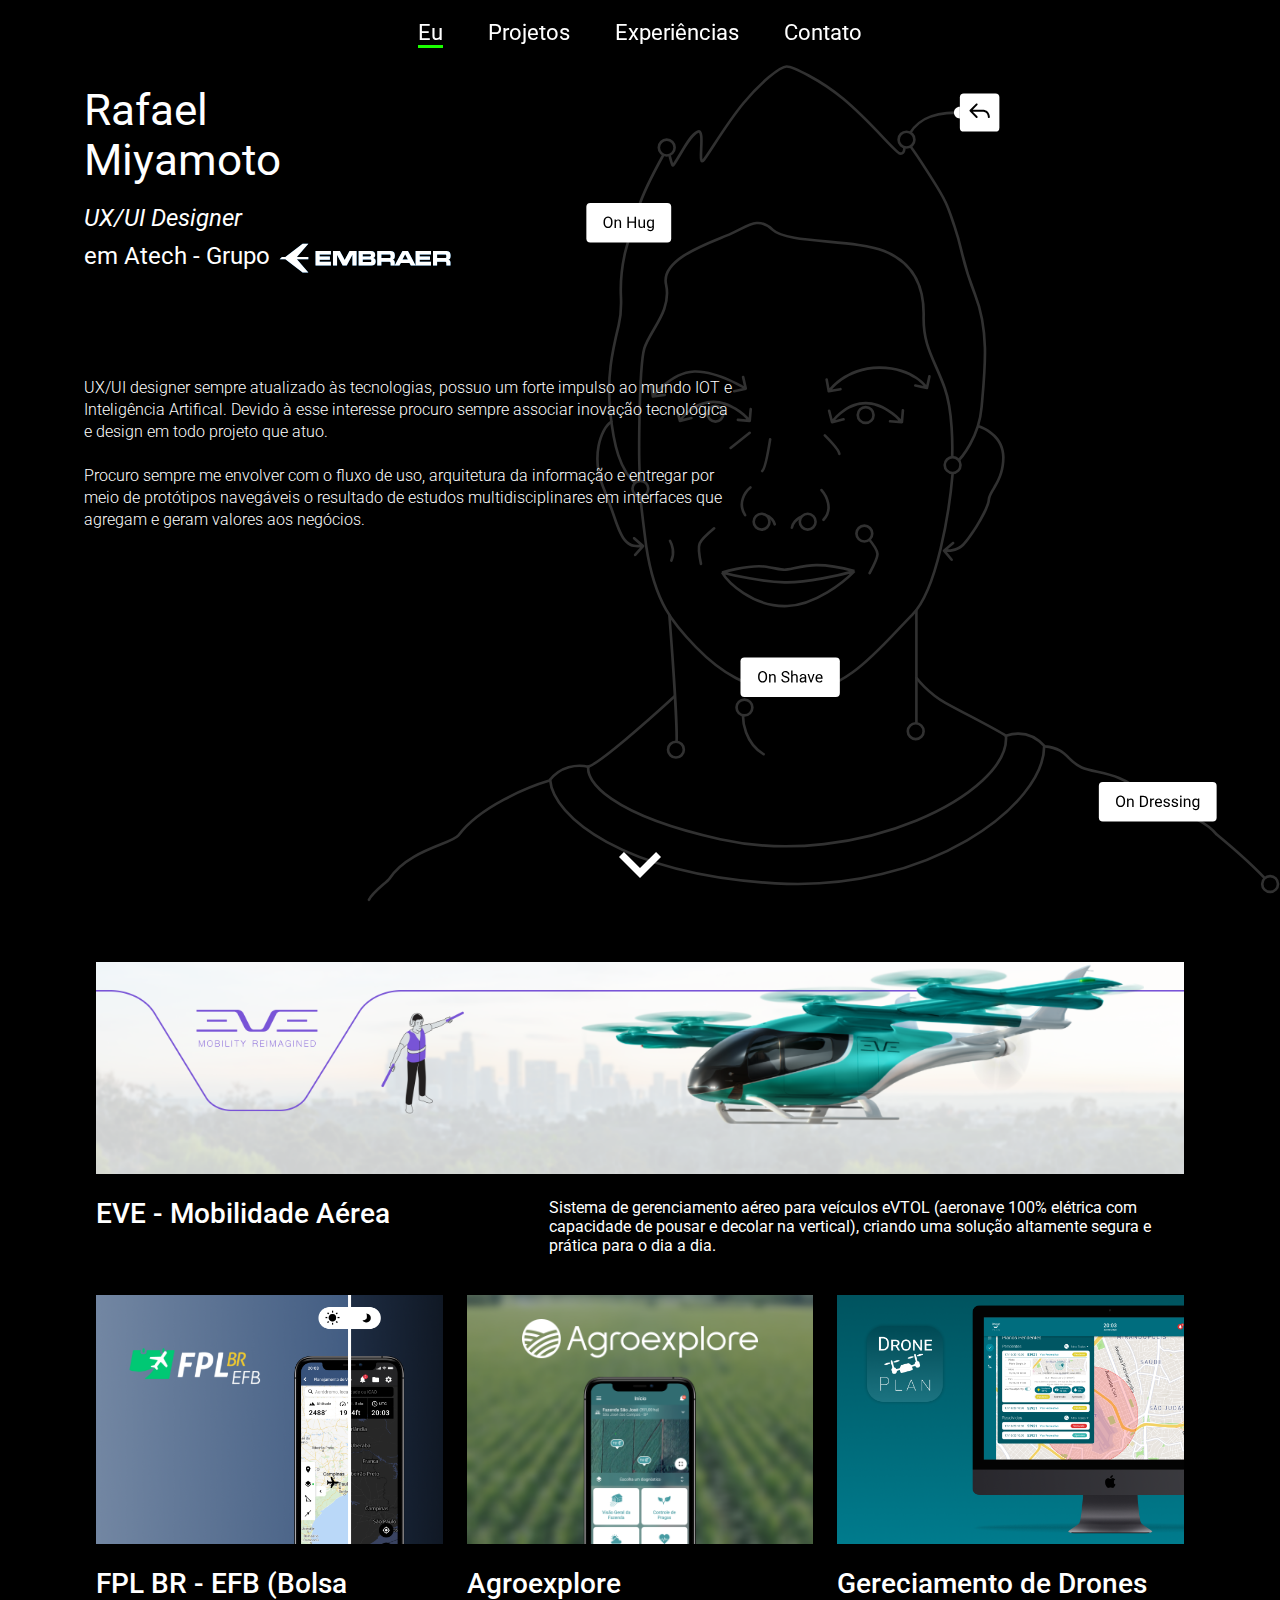
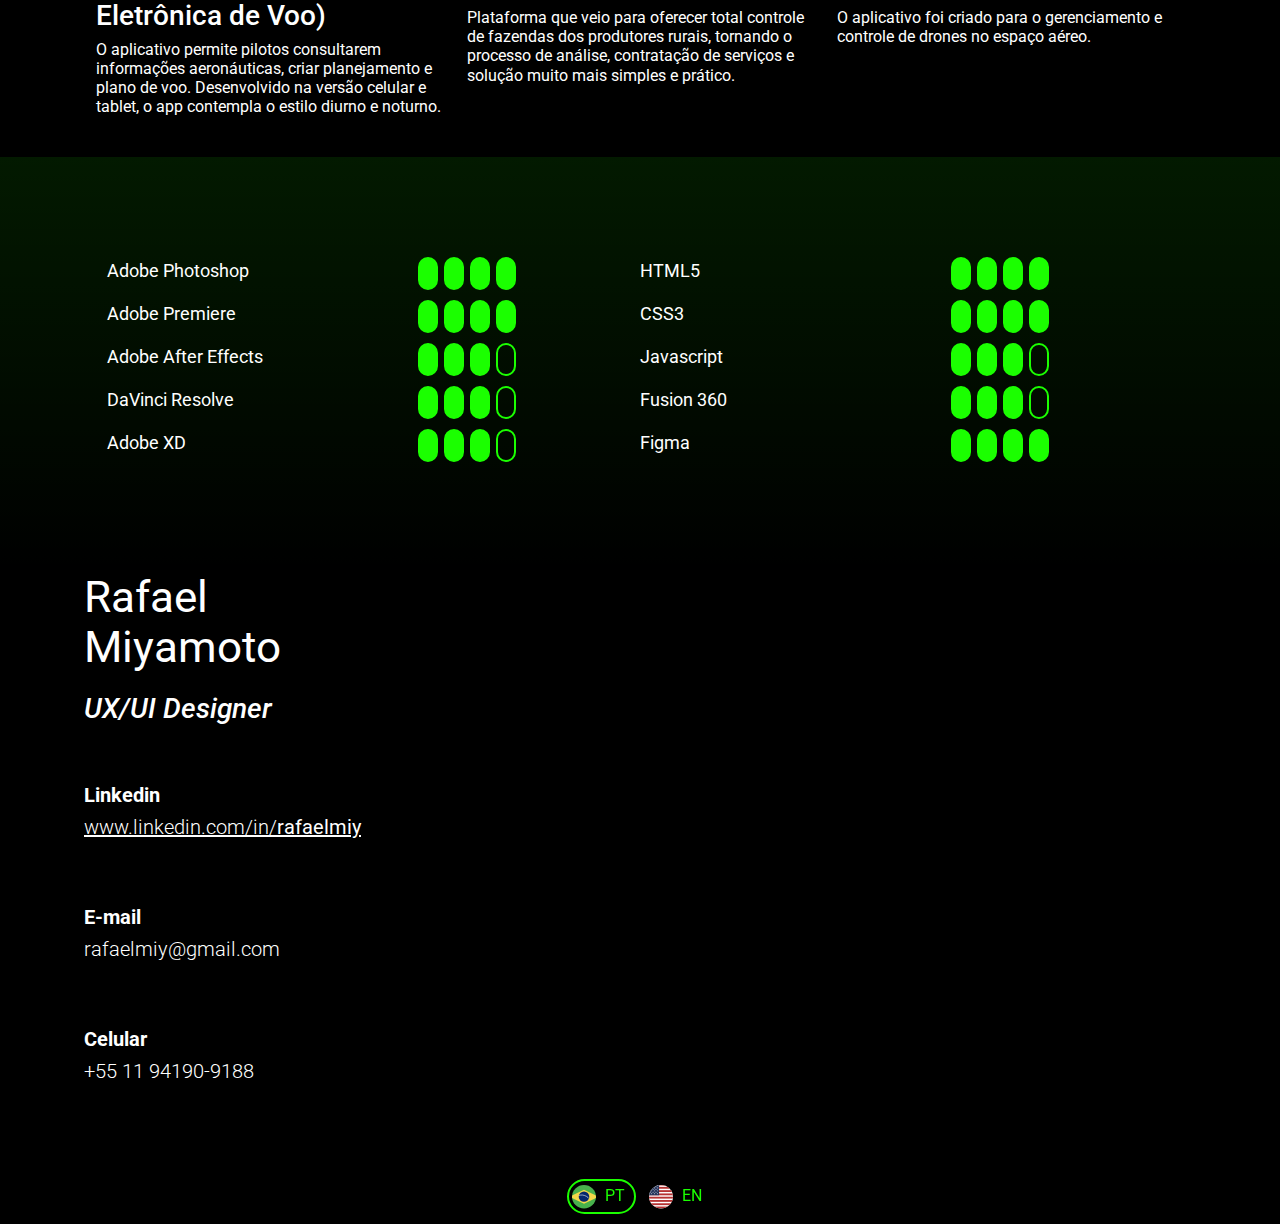
==== commit 77721fe2: "up" ====
--- a/index.html
+++ b/index.html
@@ -69,6 +69,62 @@
                     </div>
                 </a>
 
+                <a class="col-lg-4 col-md-6 col-sm-6 project-link grid-left" href="fpl.html">
+                    <div class="row project project-half-page">
+                        <div class="banner col-md-12">
+                            <img src="img/fpl/fpl.png">
+                        </div>
+                        <div class="col-md-12">
+                            <h2 id="project1titleLG">Projeto 1 título</h2>
+                        </div>
+                        <div class="col-md-12">
+                            <h3 id="project1descriptionLG">Projeto 1 texto</h3>
+                        </div>
+                    </div>
+                </a>
+
+                <!-- <a class="col-lg-4 col-md-6 col-sm-6 project-link grid-left" href="homeofficeos.html">
+                    <div class="row project project-half-page">
+                        <div class="banner col-md-12">
+                            <img src="img/test.png">
+                        </div>
+                        <div class="col-md-12">
+                            <h2 id="project4titleLG">Projeto 4 título</h2>
+                        </div>
+                        <div class="col-md-12">
+                            <h3 id="project4descriptionLG">Projeto 4 texto</h3>
+                        </div>
+                    </div>
+                </a> -->
+
+                <a class="col-lg-4 col-md-6 col-sm-6 project-link grid-left" href="agroexplore.html">
+                    <div class="row project project-half-page">
+                        <div class="banner col-md-12">
+                            <img src="img/agroexplore/agroexplore.png">
+                        </div>
+                        <div class="col-md-12">
+                            <h2 id="project5titleLG">Projeto 5 título</h2>
+                        </div>
+                        <div class="col-md-12">
+                            <h3 id="project5descriptionLG">Projeto 5 texto</h3>
+                        </div>
+                    </div>
+                </a>
+
+                <!-- <a class="col-md-12" href="agroexplore.html" id="agroexplore">
+                    <div class="row project project-full-page">
+                        <div class="banner col-md-12">
+                            <img src="img/agroexplore/banner.png">
+                        </div>
+                        <div class="col-md-5">
+                            <h2 id="project5titleLG">Projeto 5 título</h2>
+                        </div>
+                        <div class="col-md-7">
+                            <h3 id="project5descriptionLG">Projeto 5 texto</h3>
+                        </div>
+                    </div>
+                </a> -->
+
                 <a class="col-lg-4 col-md-6 col-sm-6 project-link grid-right" href="drone.html">
                     <div class="row project project-half-page">
                         <div class="banner col-md-12">
@@ -82,62 +138,6 @@
                         </div>
                     </div>
                 </a>
-
-                <a class="col-lg-4 col-md-6 col-sm-6 project-link grid-left" href="fpl.html">
-                    <div class="row project project-half-page">
-                        <div class="banner col-md-12">
-                            <img src="img/fpl/fpl.png">
-                        </div>
-                        <div class="col-md-12">
-                            <h2 id="project1titleLG">Projeto 1 título</h2>
-                        </div>
-                        <div class="col-md-12">
-                            <h3 id="project1descriptionLG">Projeto 1 texto</h3>
-                        </div>
-                    </div>
-                </a>
-
-                <!-- <a class="col-lg-4 col-md-6 col-sm-6 project-link grid-left" href="homeofficeos.html">
-                    <div class="row project project-half-page">
-                        <div class="banner col-md-12">
-                            <img src="img/test.png">
-                        </div>
-                        <div class="col-md-12">
-                            <h2 id="project4titleLG">Projeto 4 título</h2>
-                        </div>
-                        <div class="col-md-12">
-                            <h3 id="project4descriptionLG">Projeto 4 texto</h3>
-                        </div>
-                    </div>
-                </a> -->
-
-                <a class="col-lg-4 col-md-6 col-sm-6 project-link grid-left" href="agroexplore.html">
-                    <div class="row project project-half-page">
-                        <div class="banner col-md-12">
-                            <img src="img/agroexplore/agroexplore.png">
-                        </div>
-                        <div class="col-md-12">
-                            <h2 id="project5titleLG">Projeto 5 título</h2>
-                        </div>
-                        <div class="col-md-12">
-                            <h3 id="project5descriptionLG">Projeto 5 texto</h3>
-                        </div>
-                    </div>
-                </a>
-
-                <!-- <a class="col-md-12" href="agroexplore.html" id="agroexplore">
-                    <div class="row project project-full-page">
-                        <div class="banner col-md-12">
-                            <img src="img/agroexplore/banner.png">
-                        </div>
-                        <div class="col-md-5">
-                            <h2 id="project5titleLG">Projeto 5 título</h2>
-                        </div>
-                        <div class="col-md-7">
-                            <h3 id="project5descriptionLG">Projeto 5 texto</h3>
-                        </div>
-                    </div>
-                </a> -->
 
                 <!-- <a class="col-md-12" href="#">
                     <div class="row project project-full-page">
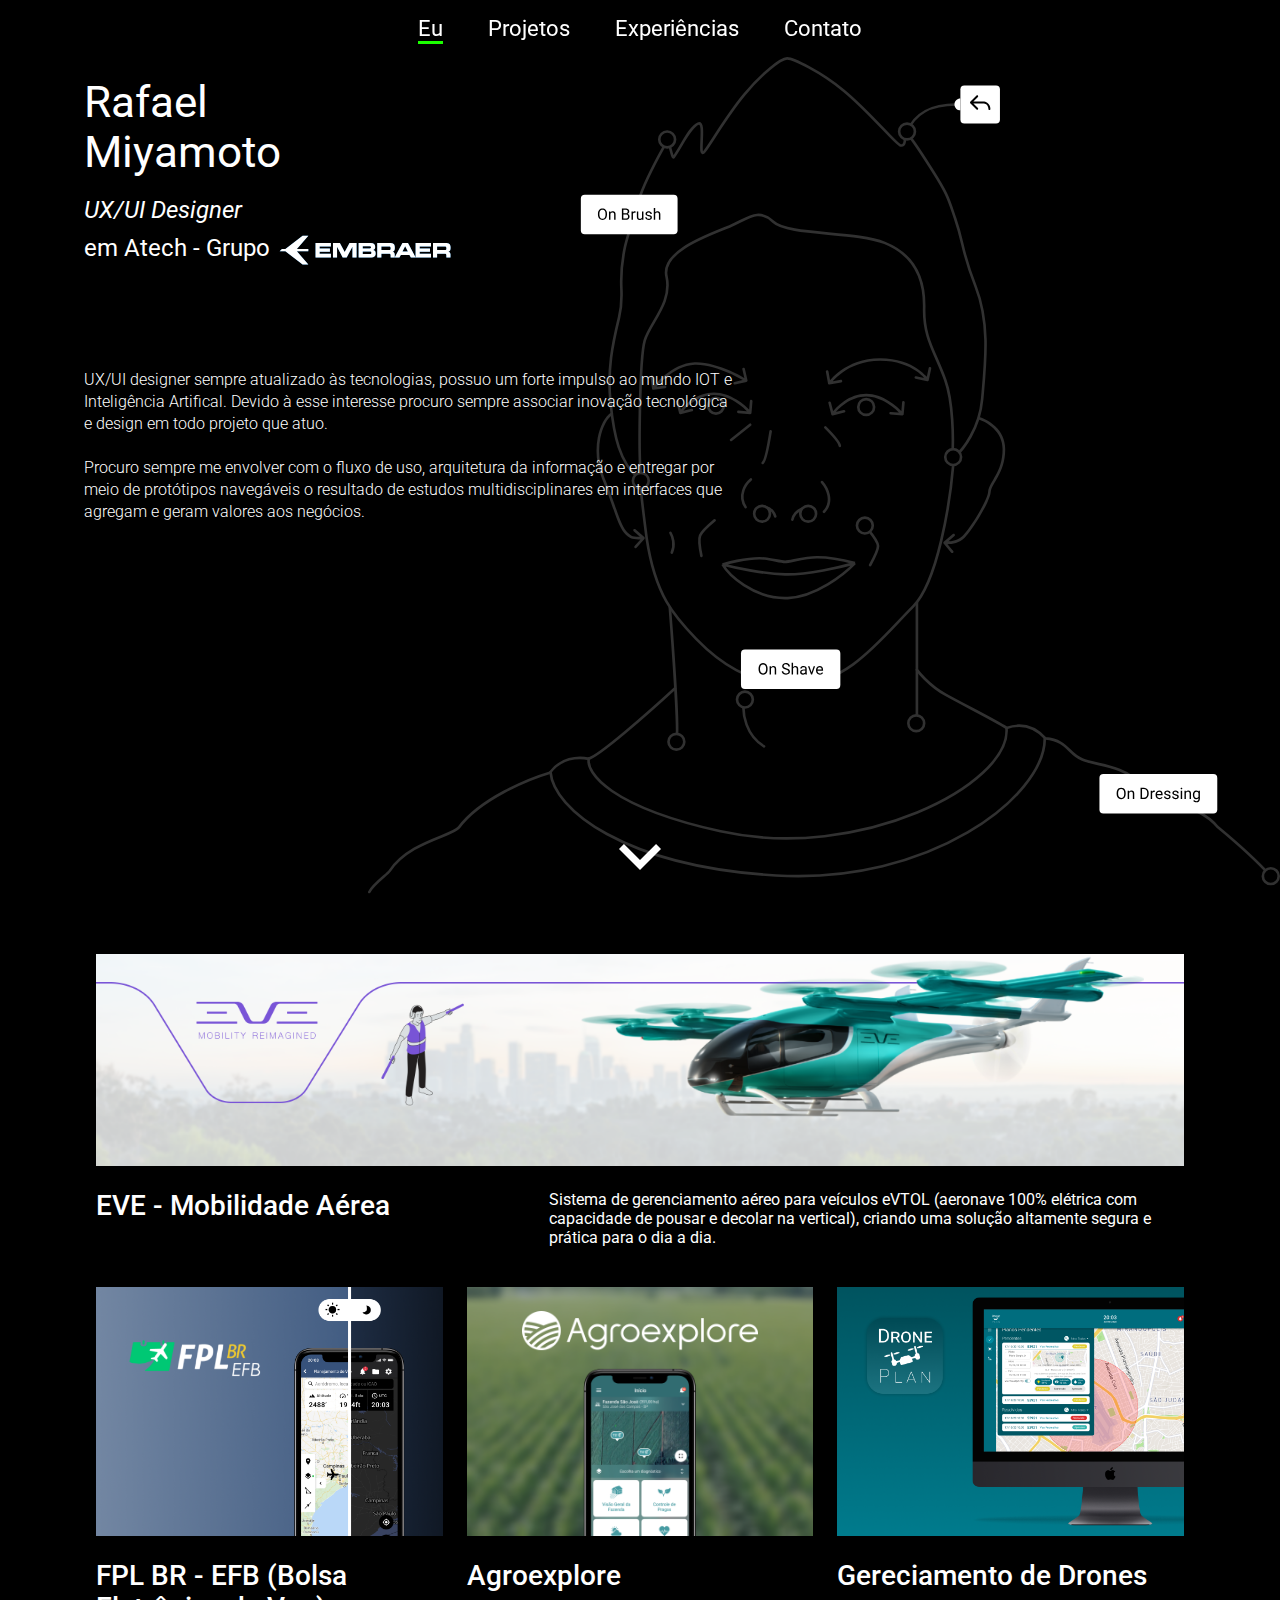
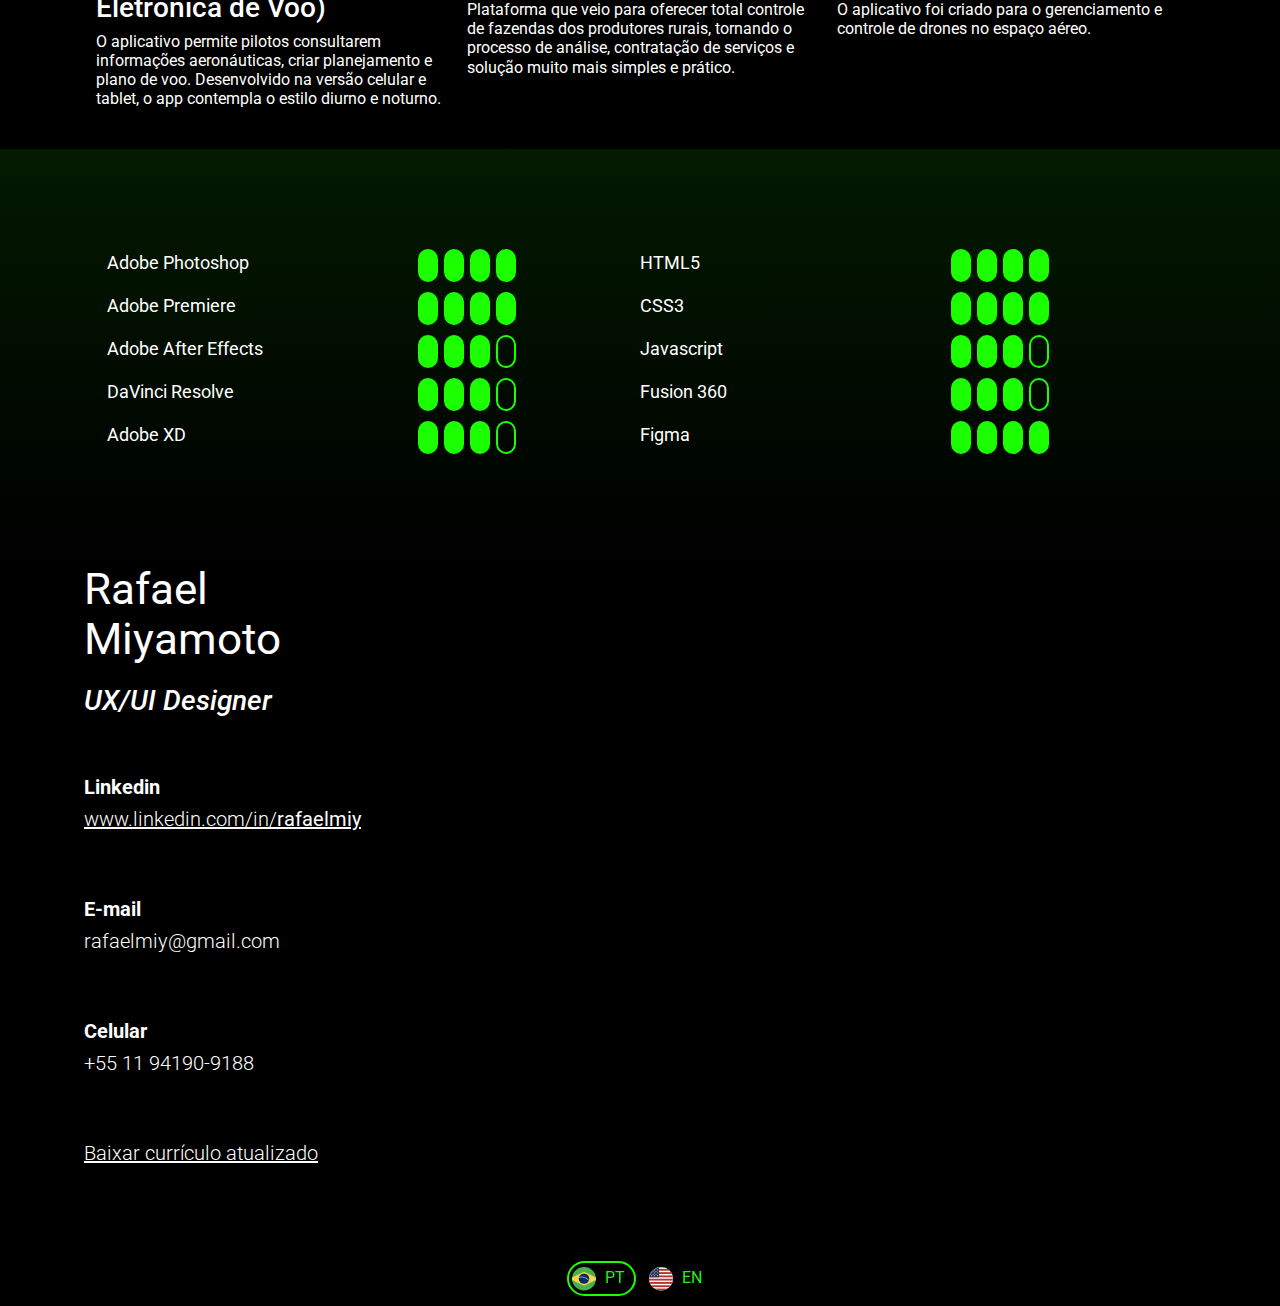
==== commit 71c87a1e: "up" ====
--- a/index.html
+++ b/index.html
@@ -265,6 +265,10 @@
                     <h4 id="phoneLG">Celular</h4>
                     <p>+55 11 94190-9188</p>
                 </div>
+
+                <div class="social">
+                    <a href="#" target="_blank" id="cvLink"><p id="cvLinkLG">Download</p></a>
+                </div>
                 
             </div>
 
--- a/custom.css
+++ b/custom.css
@@ -21,6 +21,19 @@
     color: var(--text-color);
     font-family: 'Roboto', sans-serif;
 }
+body.fpl{
+    background-color: var(--fpl-color);
+}
+body.drone{
+    background-color: var(--drone-color);
+}
+body.eve{
+    background-color: var(--eve-color);
+}
+body.agroexplore{
+    background-color: var(--agroexplore-color);
+}
+
 a:focus{
     outline: none;
 }
@@ -43,9 +56,8 @@
 }
 
 .site-header{
-    margin: 6px 0;
-    padding-bottom: 10px;
-    padding-top: 10px;
+    padding-bottom: 12px;
+    padding-top: 12px;
     text-align: center;
     font-size: 22px;
     backdrop-filter: blur(10px);
@@ -473,7 +485,7 @@
     /* padding-right: 24px!important; */
 }
 .grid-bottom{
-    /* margin-bottom: 24px!important; */
+    margin-bottom: 24px!important;
 }
 .grid-top{
     /* margin-top: 24px!important; */
